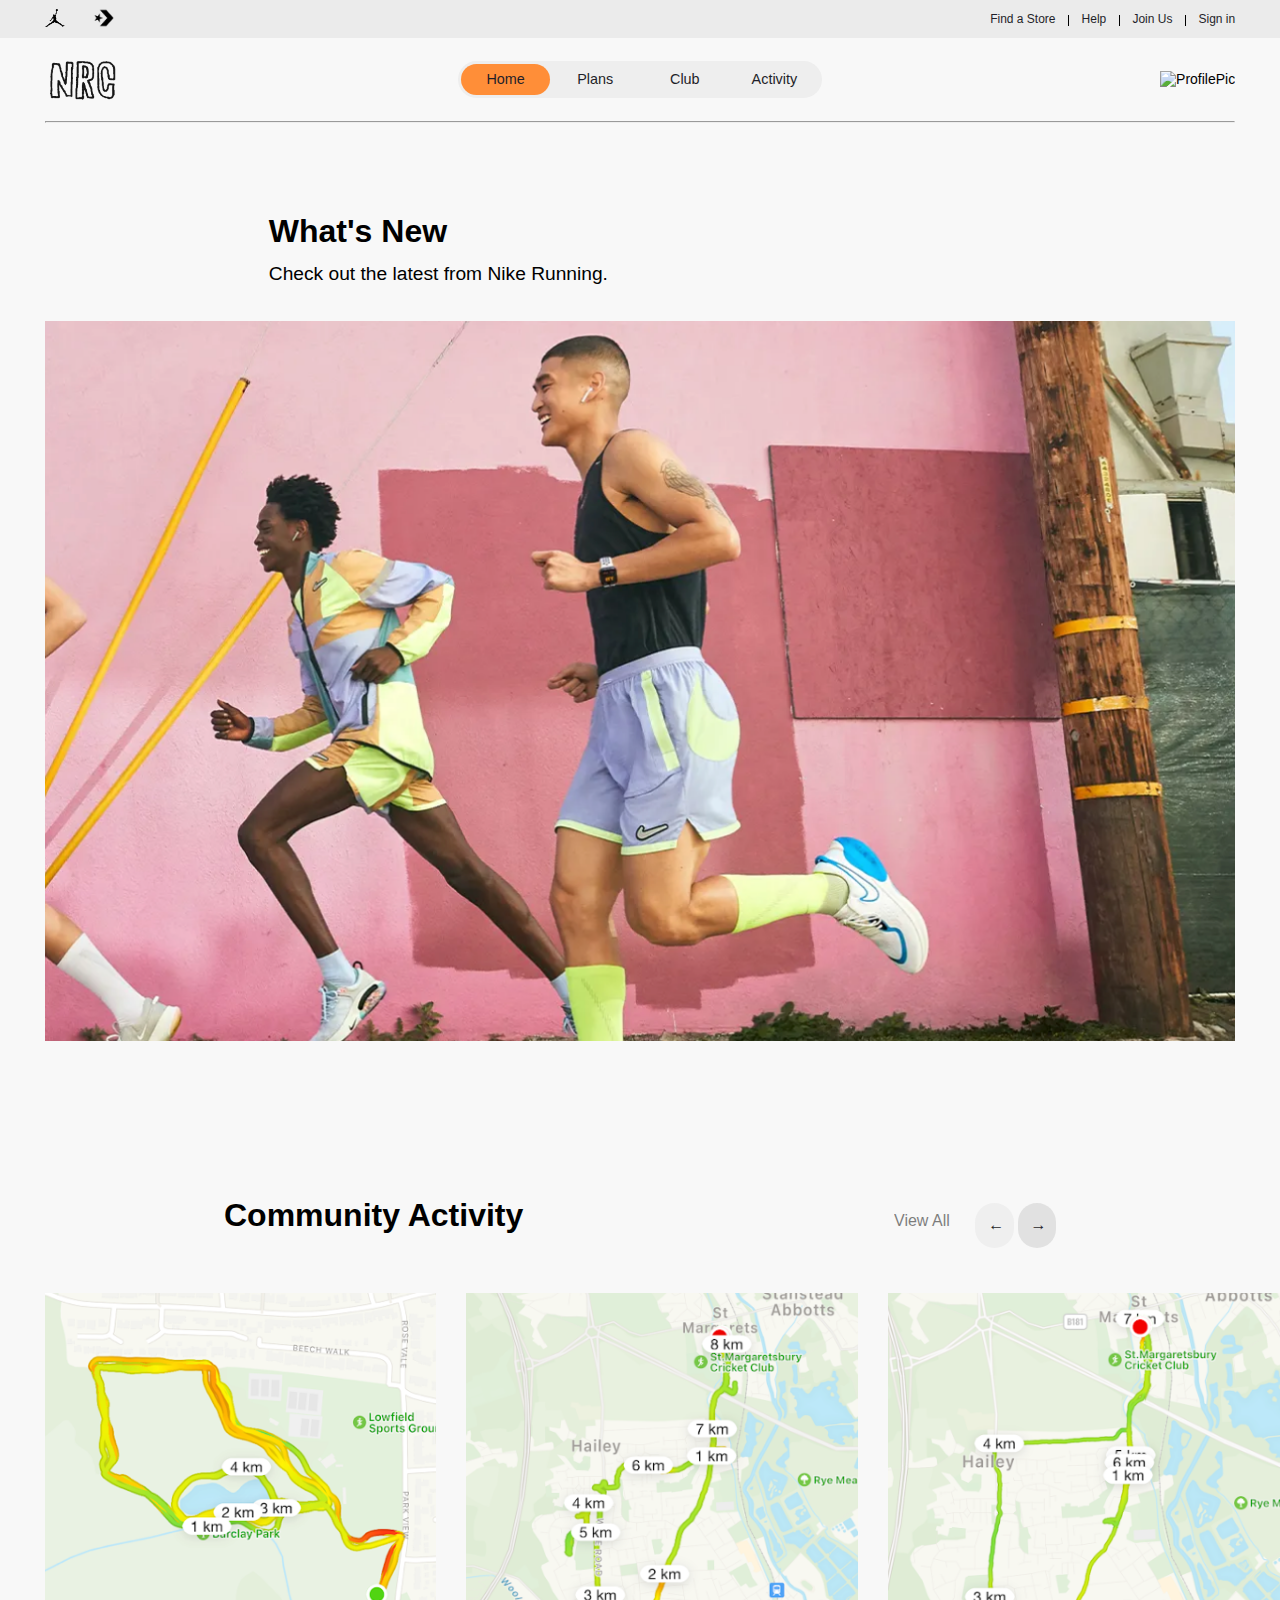
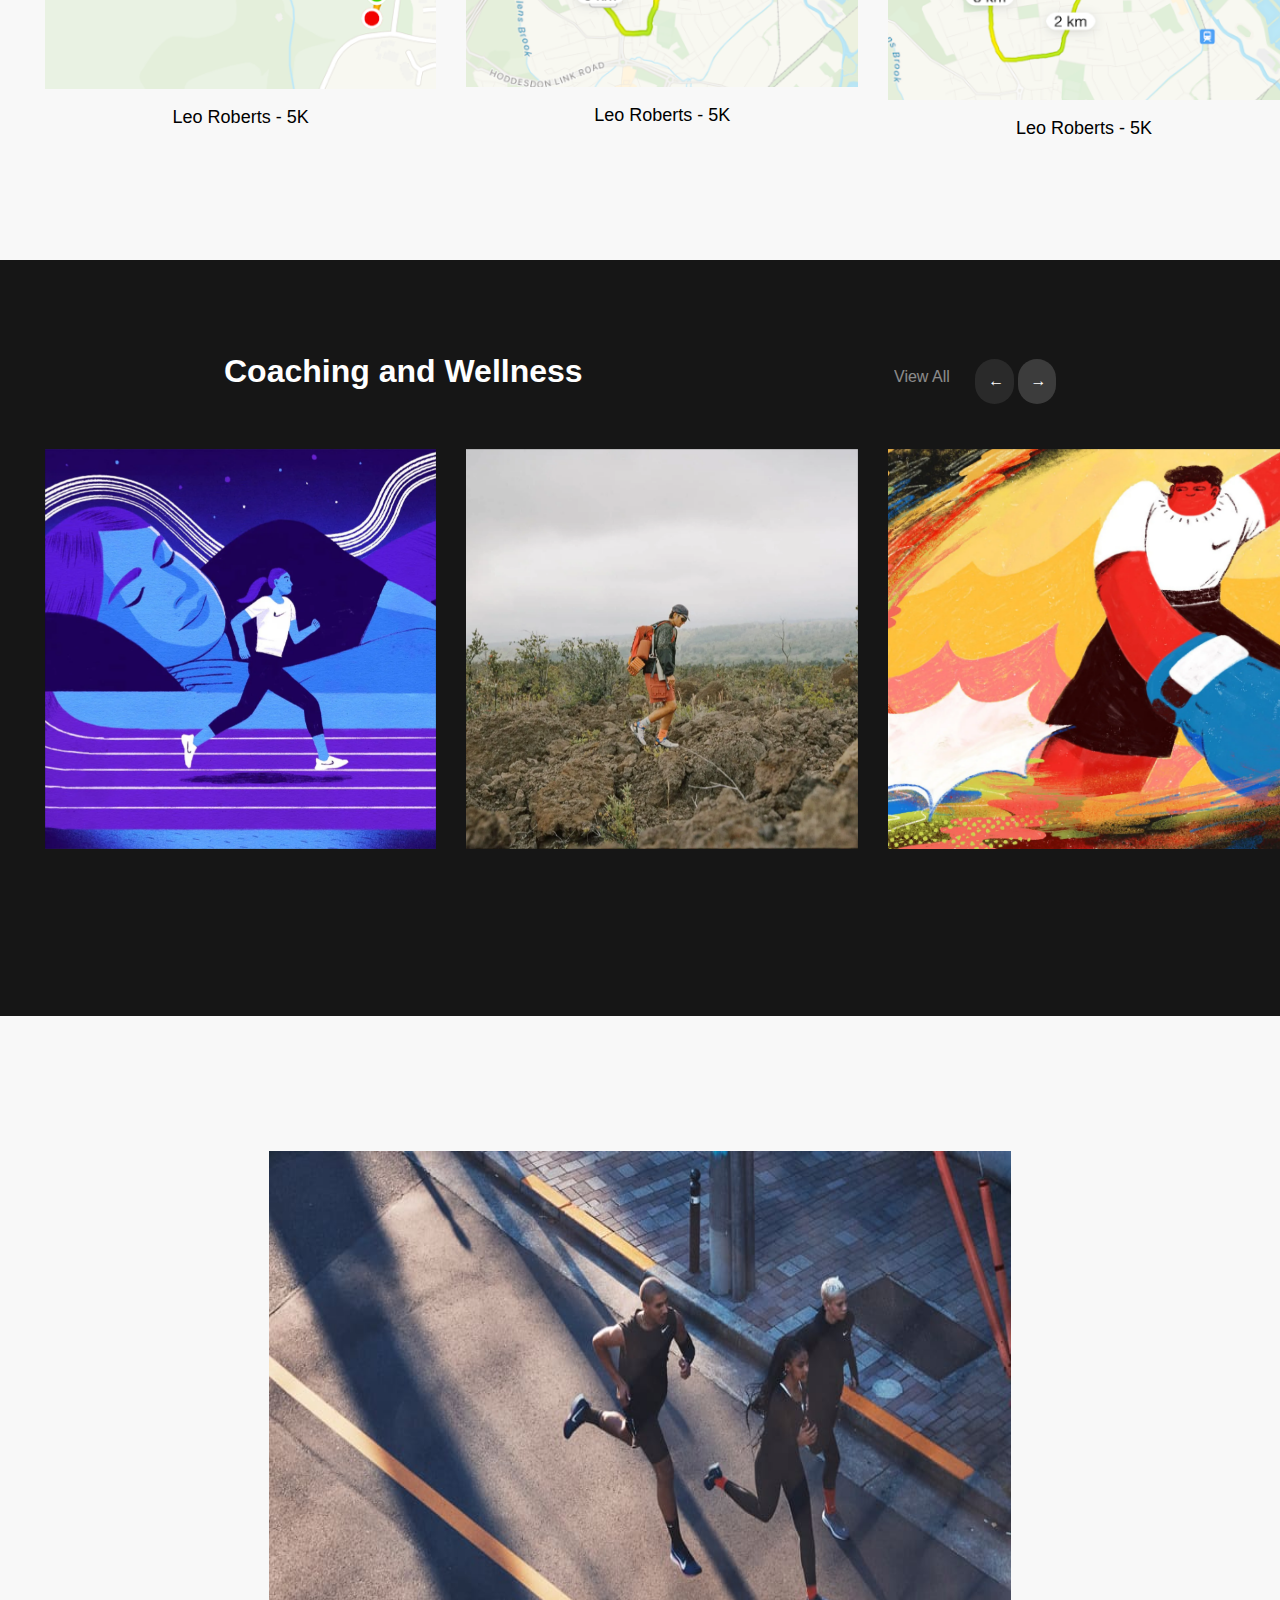
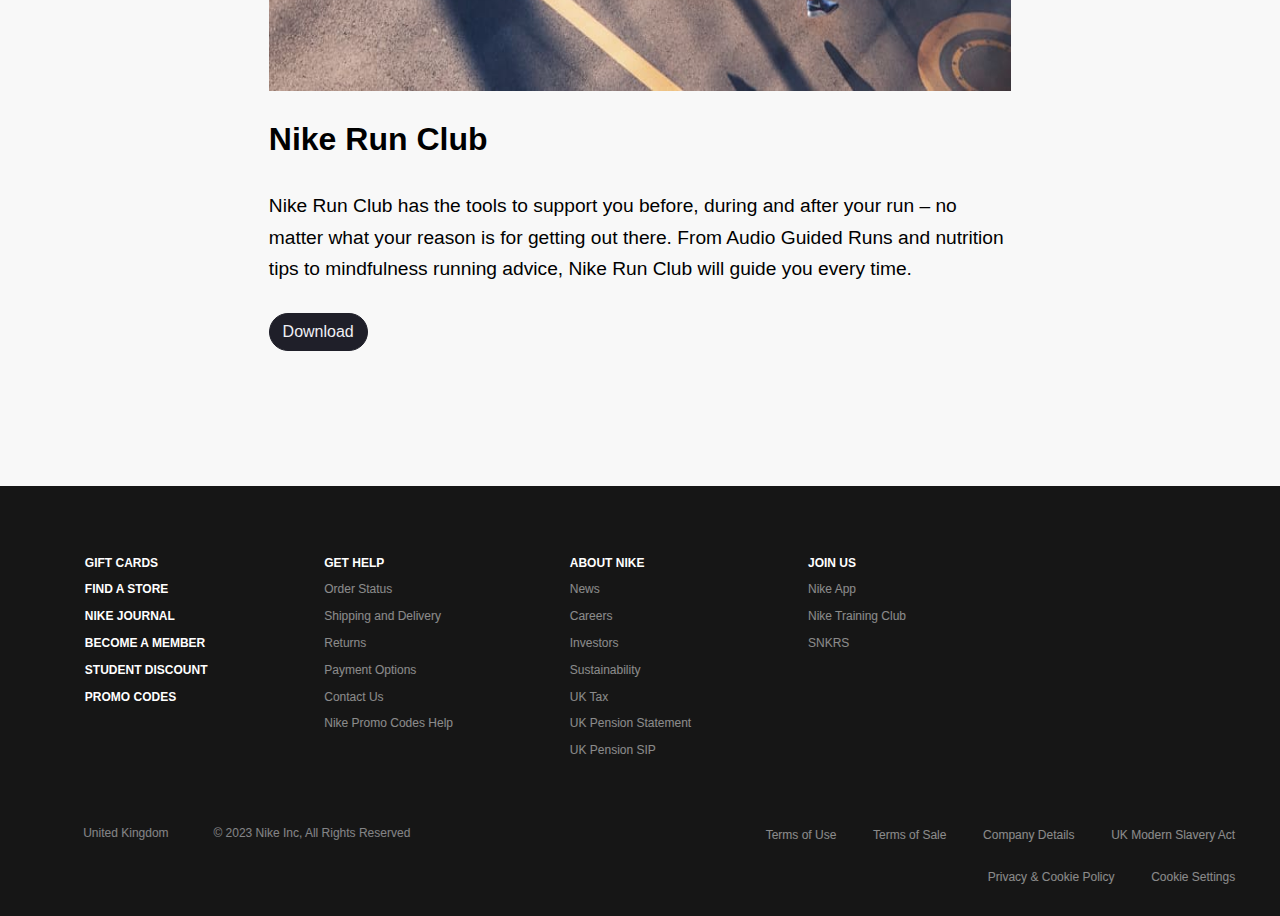
==== index.html @ 1636d981 "images and extra text" ====
<!DOCTYPE html>
<html lang="en">

<head>
  <meta charset="UTF-8" />
  <meta http-equiv="X-UA-Compatible" content="IE=edge" />
  <meta name="viewport" content="width=device-width, initial-scale=1.0" />
  <title>NRC</title>
  <!--SWIPER-->
  <link rel="stylesheet" href="https://cdn.jsdelivr.net/npm/swiper@9/swiper-bundle.min.css" />
  <link rel="stylesheet" href="style.css" />
  <link rel="icon" type="image/png" href="/Images/swoosh.jpeg" />
  <link href="https://fonts.cdnfonts.com/css/futura-pt" rel="stylesheet">
  <style>
    body {
      overflow-x: hidden;
    }
  </style>
</head>

<body class="body">
  <!--VERY TOP BAR------------------------------->
  <section class="nikeNav">
    <span class="topLogos">
      <a href="https://www.nike.com/gb/jordan"><img class="jordCon" src="Images/jordanJumpman.png" alt="Jordan" /></a> 
      <a href="https://www.converse.com/gb"><img class="jordCon conLeft" src="Images/converse.png" alt="Converse" /></a> 
    </span>
    <ul class="nikeNavList">
      <a class="topLinks" href="https://www.nike.com/gb/retail"><li>Find a Store</li></a>
      <hr class="hr1" />
      <a class="topLinks" href="https://www.nike.com/gb/help"><li>Help</li></a>
      <hr class="hr1" />
      <a class="topLinks" href="https://www.nike.com/gb/membership"><li>Join Us</li></a>
      <hr class="hr1" />
      <a class="topLinks" href="https://accounts.nike.com/lookup?client_id=4fd2d5e7db76e0f85a6bb56721bd51df&redirect_uri=https://www.nike.com/auth/login&response_type=code&scope=openid%20nike.digital%20profile%20email%20phone%20flow%20country&state=e9e12141063e4f27853cc35dc41969b0&code_challenge=bNxYoQGjSrFiPA5Y9u_S4s_GWmfU_3yEQnSY3MFP9Jw&code_challenge_method=S256"><li>Sign in</li></a>
    </ul>
  </section>

  <!--NAV BAR------------------------------------->
  <section class="mainNavBar">
    <nav class="nikeLogoSizing">
      <a href="index.html"><img class="nikeLogo" src="Images/NRC 1 1.png" alt="NIKE LOGO" /></a>
    </nav>
    <span class="navBtns">
      <a href="index.html">
        <nav class="navBtnsStyle curvedEdgeLeft green homeBtn">
          <p>Home</p>
        </nav>
      </a>
      <a href="indexPlans.html">
        <nav class="navBtnsStyle plansBtn">
          <p>Plans</p>
        </nav>
      </a>
      <a href="indexClub.html">
        <nav class="navBtnsStyle clubBtn">
          <p>Club</p>
        </nav>
      </a>
      <a href="indexActivity.html">
        <nav class="navBtnsStyle curvedEdgeRight activityBtn">
          <p>Activity</p>
        </nav>
      </a>
    </span>
    <nav class="pfpSizing">
      <img class="pfp show-modal-three" style="cursor: pointer" src="Images/pfp.png" alt="ProfilePic" />
    </nav>
    <div class="modalThree hidden">
      <button class="close-modal-three">&times;</button>
      <img class="pfp show-modal-three pfpModalImg" style="cursor: pointer" src="Images/pfp.png" alt="ProfilePic" />
      <h2>LEO ROBERTS</h2>
      <hr class="divider" />
      <span class="friends">
        <span class="friends-titles">
          <p>FRIENDS</p>
          <input type="text" placeholder="Add friends" />
        </span>
        <span class="friend-list">
          <span>
            <img class="pfp show-modal-three" style="cursor: pointer" src="Images/pfp.png" alt="ProfilePic" />
            <p>Friend1</p>
          </span>
          <span>
            <img class="pfp show-modal-three" style="cursor: pointer" src="Images/pfp.png" alt="ProfilePic" />
            <p>Friend1</p>
          </span>
          <span>
            <img class="pfp show-modal-three" style="cursor: pointer" src="Images/pfp.png" alt="ProfilePic" />
            <p>Friend1</p>
          </span>
          <span>
            <img class="pfp show-modal-three" style="cursor: pointer" src="Images/pfp.png" alt="ProfilePic" />
            <p>Friend1</p>
          </span>
          <span>
            <img class="pfp show-modal-three" style="cursor: pointer" src="Images/pfp.png" alt="ProfilePic" />
            <p>Friend1</p>
          </span>
          <span>
            <img class="pfp show-modal-three" style="cursor: pointer" src="Images/pfp.png" alt="ProfilePic" />
            <p>Friend1</p>
          </span>
        </span>
      </span>
    </div>
  </section>

  <div class="hiddenSpace nav--hidden"></div>

  <div id="mainPadding">
    <hr class="hr2" />

    <!--FRONT PAGE-------------------------------->
    <section>
      <header>
        <div>
          <h1>What's New</h1>
          <p class="subHead" style="padding-bottom: 1vw">
            Check out the latest from Nike Running.
          </p>
        </div>
      </header>
      <div class="mySwiper3">
        <div class="swiper-wrapper">
          <div class="swiper-slide">
            <img class="heroImage" src="./Images/hero4.png" alt="HeroImage" />
          </div>
          <div class="swiper-slide">
            <img class="heroImage" src="./Images/hero3.png" alt="HeroImage" />
          </div>
          <div class="swiper-slide">
            <img class="heroImage" src="./Images/hero2.png" alt="HeroImage" />
          </div>
          <div class="swiper-slide">
            <img class="heroImage" src="./Images/hero1.png" alt="HeroImage" />
          </div>
        </div>
      </div>
      <div class="scrollBar"></div>
    </section>
  </div>
  <!--PADDING END-->
  <!--COMMUNITY SECTION--------------------------->
  <section>
    <div class="scroll">
      <h2>Community Activity</h2>
      <span class="viewScrollSection">
        <p class="viewAll show-modal-Four" style="cursor: pointer">
          View All
        </p>
        <span>
          <button class="scrollBtn backBtn">←</button>
          <button class="scrollBtn activeBtn">→</button>
        </span>
      </span>
    </div>

    <div class="modalFour hidden">
      <button class="close-modal-Four">&times;</button>
      <h2>Community Activity</h2>
      <span class="map-row">
        <div class="modal-maps">
          <img class="modal-map-pic" src="Images/map1.png" alt="coachingPic" />
          <p class="map-text">Leo Roberts - 5K</p>
        </div>
        <div class="modal-maps">
          <img class="modal-map-pic" src="Images/map1.png" alt="coachingPic" />
          <p class="map-text">Leo Roberts - 5K</p>
        </div>
        <div class="modal-maps">
          <img class="modal-map-pic" src="Images/map1.png" alt="coachingPic" />
          <p class="map-text">Leo Roberts - 5K</p>
        </div>
      </span>
      <span class="map-row">
        <div class="modal-maps">
          <img class="modal-map-pic" src="Images/map1.png" alt="coachingPic" />
          <p class="map-text">Leo Roberts - 5K</p>
        </div>
        <div class="modal-maps">
          <img class="modal-map-pic" src="Images/map1.png" alt="coachingPic" />
          <p class="map-text">Leo Roberts - 5K</p>
        </div>
        <div class="modal-maps">
          <img class="modal-map-pic" src="Images/map1.png" alt="coachingPic" />
          <p class="map-text">Leo Roberts - 5K</p>
        </div>
      </span>
      <span class="map-row">
        <div class="modal-maps">
          <img class="modal-map-pic" src="Images/map1.png" alt="coachingPic" />
          <p class="map-text">Leo Roberts - 5K</p>
        </div>
        <div class="modal-maps">
          <img class="modal-map-pic" src="Images/map1.png" alt="coachingPic" />
          <p class="map-text">Leo Roberts - 5K</p>
        </div>
        <div class="modal-maps">
          <img class="modal-map-pic" src="Images/map1.png" alt="coachingPic" />
          <p class="map-text">Leo Roberts - 5K</p>
        </div>
      </span>
      <span class="map-row">
        <div class="modal-maps">
          <img class="modal-map-pic" src="Images/map1.png" alt="coachingPic" />
          <p class="map-text">Leo Roberts - 5K</p>
        </div>
        <div class="modal-maps">
          <img class="modal-map-pic" src="Images/map1.png" alt="coachingPic" />
          <p class="map-text">Leo Roberts - 5K</p>
        </div>
        <div class="modal-maps">
          <img class="modal-map-pic" src="Images/map1.png" alt="coachingPic" />
          <p class="map-text">Leo Roberts - 5K</p>
        </div>
      </span>
    </div>

    <div class="scrollSection">
      <!--Scroll section-->
      <div class="swiper mySwiper2">
        <div class="swiper-wrapper">
          <div class="swiper-slide scrollPic comBox">
            <img src="Images/map1.png" alt="coachingPic" />
            <p>Leo Roberts - 5K</p>
          </div>
          <div class="swiper-slide scrollPic comBox">
            <img src="Images/map6.png" alt="coachingPic" />
            <p>Leo Roberts - 5K</p>
          </div>
          <div class="swiper-slide scrollPic comBox">
            <img src="Images/map3.png" alt="coachingPic" />
            <p>Leo Roberts - 5K</p>
          </div>
          <div class="swiper-slide scrollPic comBox">
            <img src="Images/map4.png" alt="coachingPic" />
            <p>Leo Roberts - 5K</p>
          </div>
          <div class="swiper-slide scrollPic comBox">
            <img src="Images/map6.png" alt="coachingPic" />
            <p>Leo Roberts - 5K</p>
          </div>
          <div class="swiper-slide scrollPic comBox">
            <img src="Images/map5.png" alt="coachingPic" />
            <p>Leo Roberts - 5K</p>
          </div>
        </div>
      </div>
    </div>
  </section>

  <!--COACHING AND WELLNESS SECTION------------------------->

  <section>
    <div class="scroll coachSec">
      <h2 class="coachWhite">Coaching and Wellness</h2>
      <span class="viewScrollSection">
        <a href="https://www.nike.com/gb/ntc-app/expert-tips?#content-grid-f44c1f65-daa1-4990-ac25-368b4079e1ba">
          <p class="viewAll coachWhite">View All</p>
        </a>
        <span>
          <button class="scrollBtn btnReverse">←</button>
          <button class="scrollBtn activeBtnReverse">→</button>
        </span>
      </span>
    </div>
    <div class="coachBack">
      <!--Scroll section-->
      <div class="swiper mySwiper">
        <div class="swiper-wrapper">
          <a href="https://www.nike.com/gb/a/why-is-sleep-important" class="swiper-slide scrollPic">
            <img src="Images/wellness5.png" alt="coachingPic" />
          </a>
          <a href="https://www.nike.com/gb/a/what-is-rucking" class="swiper-slide scrollPic">
            <img src="Images/wellness2.png" alt="coachingPic" />
          </a>
          <a href="https://www.nike.com/gb/a/how-to-break-through-mental-blocks" class="swiper-slide scrollPic">
            <img src="Images/wellness1.png" alt="coachingPic" />
          </a>
          <a href="https://www.nike.com/gb/a/rest-day-workout" class="swiper-slide scrollPic">
            <img src="Images/wellness3.png" alt="coachingPic" />
          </a>
          <a href="https://www.nike.com/gb/a/delayed-onset-muscle-soreness" class="swiper-slide scrollPic">
            <img src="Images/wellness4.png" alt="coachingPic" />
          </a>
          <a href="https://www.nike.com/gb/a/how-many-rest-days-a-week" class="swiper-slide scrollPic">
            <img src="Images/wellness6.png" alt="coachingPic" />
          </a>
        </div>
      </div>
    </div>
  </section>

  <div id="mainPadding">
    <!--PADDING START AGAIN-->
    <!--BOTTOM SECTION----------------------------->

    <section class="bottom-link-section">
      <img class="bottomImage" src="./Images/hero5.png" alt="bottomImage" />
      <h2>Nike Run Club</h2>
      <p class="bottomText">
        Nike Run Club has the tools to support you before, during and after your run – no matter what your reason is for getting out there. From Audio Guided Runs and nutrition tips to mindfulness running advice, Nike Run Club will guide you every time.
      </p>
      <button href="">Download</button>
    </section>
  </div>
  <!--PADDING END-->
  <div class="overlay hidden"></div>
  <!--FOOTER---------------------------------->
  <footer>
    <div class="footer-lists">
      <ul>
        <a href="https://www.nike.com/gb/gift-cards">
          <li class="footerTitle">GIFT CARDS</li>
        </a>
        <a href="https://www.nike.com/gb/retail/">
          <li class="footerTitle">FIND A STORE</li>
        </a>
        <a href="https://www.nike.com/gb/stories">
          <li class="footerTitle">NIKE JOURNAL</li>
        </a>
        <a href="https://www.nike.com/gb/membership">
          <li class="footerTitle">BECOME A MEMBER</li>
        </a>
        <a href="https://www.nike.com/gb/student-discount">
          <li class="footerTitle">STUDENT DISCOUNT</li>
        </a>
        <a href="https://www.nike.com/gb/promo-code">
          <li class="footerTitle">PROMO CODES</li>
        </a>
      </ul>
      <ul>
        <a href="https://www.nike.com/gb/help">
          <li class="footerTitle">GET HELP</li>
        </a>
        <a href="https://www.nike.com/gb/orders/details">
          <li class="footerBody">Order Status</li>
        </a>
        <a href="https://www.nike.com/gb/help/a/shipping-delivery-eu">
          <li class="footerBody">Shipping and Delivery</li>
        </a>
        <a href="https://www.nike.com/gb/help/a/returns-policy-eu">
          <li class="footerBody">Returns</li>
        </a>
        <a href="https://www.nike.com/gb/help/a/payment-options-eu">
          <li class="footerBody">Payment Options</li>
        </a>
        <a href="https://www.nike.com/gb/help/#contact">
          <li class="footerBody">Contact Us</li>
        </a>
        <a href="https://www.nike.com/gb/help/a/promo-apply-eu">
          <li class="footerBody">Nike Promo Codes Help</li>
        </a>
      </ul>

      <ul>
        <a href="https://about.nike.com/en">
          <li class="footerTitle">ABOUT NIKE</li>
        </a>
        <a href="https://about.nike.com/en/newsroom">
          <li class="footerBody">News</li>
        </a>
        <a href="https://jobs.nike.com">
          <li class="footerBody">Careers</li>
        </a>
        <a href="https://investors.nike.com/Home/default.aspx">
          <li class="footerBody">Investors</li>
        </a>
        <a href="https://www.nike.com/gb/sustainability">
          <li class="footerBody">Sustainability</li>
        </a>
        <a href="https://www.nike.com/gb/help/a/uk-tax-strategy"></a>
        <li class="footerBody">UK Tax</li></a>
        <a
          href="https://assets.commerce.nikecloud.com/gethelp/nike+(uk)+benefits/nike+(uk)+limited+retirement+benefits+scheme.pdf"></a>
        <li class="footerBody">UK Pension Statement</li></a>
        <a
          href="https://www.nike.com/pdf/limited-retirement-benefits-scheme-statement-investment-principles-sip-en-gb.pdf">
          <li class="footerBody">UK Pension SIP</li>
        </a>
      </ul>

      <ul>
        <a href="https://www.nike.com/gb/membership">
          <li class="footerTitle">JOIN US</li>
        </a>
        <a href="https://www.nike.com/gb/nike-app">
          <li class="footerBody">Nike App</li>
        </a>
        <a href="https://www.nike.com/gb/ntc-app">
          <li class="footerBody">Nike Training Club</li>
        </a>
        <a href="https://www.nike.com/gb/launch"></a>
        <li class="footerBody">SNKRS</li></a>
      </ul>
    </div>

    <div class="footerBottom">
      <div class="footerBottomLeft">
        <p>United Kingdom</p>
        <p>© 2023 Nike Inc, All Rights Reserved</p>
      </div>

      <div class="footerBottomRight">
        <span>
          <a
            href="https://agreementservice.svs.nike.com/gb/en_gb/rest/agreement?agreementType=termsOfUse&uxId=com.nike&country=GB&language=en&requestType=redirect">
            <p class="lesserInfo">Terms of Use </p>
          </a> &nbsp;&nbsp;&nbsp;&nbsp;&nbsp;&nbsp;&nbsp;&nbsp;
          &nbsp;&nbsp;
          <a href="https://www.nike.com/gb/nike-app">
            <p class="lesserInfo">Terms of Sale </p>
          </a> &nbsp;&nbsp;&nbsp;&nbsp;&nbsp;&nbsp;&nbsp;&nbsp;
          &nbsp;&nbsp;
          <a href="https://www.nike.com/gb/nike-app">
            <p class="lesserInfo">Company Details </p>
          </a> &nbsp;&nbsp;&nbsp;&nbsp;&nbsp;&nbsp;&nbsp;&nbsp;
          &nbsp;&nbsp;
          <a href="https://www.nike.com/gb/nike-app">
            <p class="lesserInfo">UK Modern Slavery Act </p>
          </a>
        </span>

        <span>
          <a href="https://www.nike.com/gb/nike-app">
            <p class="lesserInfo">Privacy & Cookie Policy </p>
          </a>
          &nbsp;&nbsp;&nbsp;&nbsp;&nbsp;&nbsp;&nbsp;&nbsp;
          &nbsp;&nbsp;

          <a href="https://www.nike.com/gb/nike-app">
            <p class="lesserInfo">Cookie Settings </p>
          </a>
        </span>

      </div>
    </div>
  </footer>
  <script src="https://cdn.jsdelivr.net/npm/swiper@9/swiper-bundle.min.js"></script>
  <script src="script.js"></script>
  <script src="modals.js"></script>
</body>

</html>
---- style.css ----
html,
body {
  margin: 0px;
  padding: 0px;
  font-family: "HelveticaNeue-Light", "Helvetica Neue Light", "Helvetica Neue",
    "Poppins", Helvetica, Arial, "Lucida Grande", sans-serif;
  background-color: #f8f8f8;
}

a:link {
  text-decoration: none;
  color: #1f1f29;
}

a:visited {
  text-decoration: none;
  color: #1f1f29;
}

a:hover {
  text-decoration: none;
}

a:active {
  text-decoration: none;
}

.nikeNav {
  background-color: #ebebeb;
  display: flex;
  justify-content: space-between;
  padding-left: 3.5vw;
  padding-right: 3.5vw;
  align-items: center;
}

.nikeNavList {
  display: flex;
  gap: 1vw;
  list-style: none;
  font-size: 0.75rem;
}

.topLinks:hover {
  opacity: 40%;
}

.jordCon:hover {
  opacity: 40%;
}

.jordCon {
  height: 20px;
}

.conLeft {
  padding-left: 2vw;
}

.hr1 {
  margin: 0px;
  margin-top: 3px;
  border: none;
  width: 0.5px;
  background-color: black;
}

/*--------------------------------------NAVBAR*/

.mainNavBar {
  display: flex;
  justify-content: space-between;
  align-items: center;
  padding-top: 2.5vh;
  padding-bottom: 2.5vh;
  padding-left: 3.5vw;
  padding-right: 3.5vw;
}

.navbar2 {
  height: 3vh;
  position: fixed;
  background-color: #f8f8f8;
  width: 92vw;
  z-index: 100;
  top: 0px;
}

#mainPadding {
  padding-left: 3.5vw;
  padding-right: 3.5vw;
}

.navBtns {
  display: flex;
  gap: 0px;
  font-size: 0.9rem;
  flex: 0.5;
  background-color: #dedede63;
  padding:0.25vw;
  border-radius: 80px;
}

.navBtnsStyle {
  display: flex;
  gap: 50px;
border-radius: 80px;
  width: 7vw;
  height: 3.5vh;
  margin: 0px;
  align-items: center;
  justify-content: center;
  cursor: pointer;
}
/* 
.curvedEdgeLeft {
  border-top-left-radius: 80px;
  border-bottom-left-radius: 80px;
}

.curvedEdgeRight {
  border-top-right-radius: 80px;
  border-bottom-right-radius: 80px;
} */

.nikeLogoSizing {
  flex: 1;
  height: 4vh;
}

.nikeLogo {
  height: 5vh;
}

.pfp {
  height: 5vh;
}

.pfpSizing {
  flex: 1;
  text-align: end;
}

.hr2 {
  margin: 0px;
}

.navBtnsStyle:hover {
  background-color:  rgba(255, 138, 49, 0.965);
}

.nav--hidden {
  position: absolute !important;
  top: -999px !important;
  left: -999px !important;
}

.hiddenSpace {
  height: 10.5vh;
}

/*--------------------------------------FRONTPAGE*/

header {
  display: flex;
  justify-content: space-between;
  align-items: baseline;
  margin-top: 10vh;
  padding-left: 17.5vw;
  padding-right: 17.5vw;
}

h1 {
  margin: 0px;
  padding-bottom: 1.5vh;
  font-size: 2rem;
}

.subHead {
  margin: 0px;
  font-size: 1.2rem;
}

.viewAll {
  opacity: 50%;
  font-size: 1rem;
}

.heroImage {
  height: 80vh;
  margin-top: 5vh;
  width: 100%;
  object-fit: cover;
}

.scrollBar {
  display: flex;
  justify-content: center;
  gap: 2vw;
  padding-top: 1.5vh;
  padding-bottom: 10vh;
}

.scrollIndicators {
  width: 5vw;
  height: 0.75vh;
  background-color: rgb(240, 240, 240);
  border-radius: 100px;
}

.green {
  background-color:  rgba(255, 138, 49, 0.965);
}

/*--------------------------------------COMMUNITY*/

h2 {
  margin: 0px;
  padding-bottom: 1.5vh;
  font-size: 2rem;
}

.scroll {
  display: flex;
  justify-content: space-between;
  align-items: baseline;
  padding-left: 17.5vw;
  padding-right: 17.5vw;
}

.scrollSection {
  display: flex;
  margin-top: 5vh;
  margin-bottom: 10vh;
  gap: 3vw;
  margin-left: 3.5vw;
}

.nameDistance {
  line-height: 1vh;
}

.innerScroll {
  display: flex;
  flex-direction: column;
  height: fit-content;
}

.innerCommunitySub {
  display: flex;
  padding-top: 1.5vh;
  gap: 2vw;
  align-items: center;
}

.scrollPic {
  height: 400px;
  width: 400px;
}

.viewScrollSection {
  display: flex;
  gap: 2vw;
  align-items: center;
}

.scrollBtn {
  background-color: #efefef;
  border: none;
  border-radius: 100px;
  height: 5vh;
  width: 3vw;
  font-size: 1rem;
  color: #1f1f29;
  cursor: pointer;
}

.activeBtn {
  background-color: #e1e1e1;
  color: #1f1f29;
}

/*--------------------------------------COACHSEC*/

.coachSec {
  padding-top: 10vh;
  background-color: rgb(22, 22, 22);
}

.coachBack {
  background-color: rgb(22, 22, 22);
  margin-top: 0;
  padding-top: 5vh;
  margin-bottom: 0px;
  padding-bottom: 10vh;
  margin-bottom: 10vh;
  padding-left: 3.5vw;
}

.coachWhite {
  color: rgb(255, 255, 255);
}

.btnReverse {
  background-color: rgba(56, 56, 56, 0.614);
  color: white;
}

.activeBtnReverse {
  background-color: rgba(84, 84, 84, 0.614);
  color: white;
}

/*--------------------------------------BOTTOMSEC*/

button {
  font-family: "Poppins", sans-serif;
  width: auto;
  font-size: 1rem;
  align-self: center;
  background-color: #1f1f29;
  border: 1px #1f1f29 solid;
  border-radius: 50px;
  padding-left: 1vw;
  padding-right: 1vw;
  padding-top: 1vh;
  padding-bottom: 1vh;
  margin-top: 1vh;
  color: #f0f0f5;
}

.bottom-link-section {
  padding-left: 17.5vw;
  padding-right: 17.5vw;
}

.bottomImage {
  height: 60vh;
  margin-top: 5vh;
  margin-bottom: 3vh;
  width: 100%;
}

.bottomText {
  font-size: 1.2rem;
  line-height: 3.5vh;
}

/*--------------------------------------FOOTER*/

footer {
  margin-top: 15vh;
  background-color: rgb(22, 22, 22);
  font-family: "HelveticaNeue-Light", "Helvetica Neue Light", "Helvetica Neue",
    "Poppins", Helvetica, Arial, "Lucida Grande", sans-serif;
}

.footer-lists {
  padding: 3.5vw;
  display: flex;
  list-style: none;
  font-size: 0.75rem;
  gap: 6vw;
}

.footerTitle {
  font-weight: bold;
  font-size: 1rem;
  opacity: 100%;
}

.footerBody {
  opacity: 50%;
  color: white;
}

.footerBody:hover {
  opacity: 100%;
}

footer ul {
  list-style-type: none;
  color: #f0f0f5;
}

footer li {
  padding-top: 1vw;
}

.footerBottomLeft {
  display: flex;
  gap: 3.5vw;
  padding-left: 3.5vw;
  color: #f0f0f5;
  font-size: 0.75rem;
  opacity: 50%;
  flex: 1;
}

.footerBottomRight {
  display: flex;
  flex-direction: column;
  padding-right: 3.5vw;
  color: #f0f0f5;
  font-size: 0.75rem;
  opacity: 50%;
  flex: 1;
  line-height: 2vh;
  padding-bottom: 2vh;
  align-items: flex-end;
}

.lesserInfo {
  color: white;
}
.lesserInfo:hover {
  color: #858585;
}

.footerBottomRight span {
  display: flex;
  
}

.footerBottom {
  display: flex;
  padding-left: 3vw;
}

.footerTitle{
  color: white;
  font-size: 0.75rem;
}


/*--------------------------------------SWIPER*/

html,
body {
  position: relative;
  height: 100%;
}

body {
  background: #f8f8f8;
  font-family: Helvetica Neue, Helvetica, Arial, sans-serif;
  font-size: 14px;
  color: #000;
  margin: 0;
  padding: 0;
}

.swiper {
  width: 100%;
  height: 53vh;
}

.swiper-slide {
  text-align: center;
  font-size: 18px;
  background: #f8f8f8;
  display: flex;
  justify-content: center;
  align-items: center;
}

.swiper-slide img {
  display: block;
  width: 100%;
  height: 100%;
  object-fit: cover;
}

.swiper {
  margin-left: auto;
  margin-right: auto;
}

.comBox {
  flex-direction: column;
  height: 50vh;
}

.mySwiper3 {
  height: 80vh;
  padding-bottom: 8vh;
}

/*---------MODAL----------*/

.close-modal,
.close-modal-two,
.close-modal-three,
.close-modal-Four {
  position: absolute;
  top: 0vh;
  right: 1.5vw;
  font-size: 4rem;
  color: #333;
  cursor: pointer;
  border: none;
  background: none;
}

/* -------------------------- */
/* CLASSES TO MAKE MODAL WORK */
.hidden {
  display: none;
}

.modal,
.modalTwo,
.modalThree,
.modalFour {
  position: absolute;
  top: 50%;
  left: 50%;
  transform: translate(-50%, -50%);
  width: 60%;
  max-height: 50vh;
  background-color: #f8f8f8;
  padding: 6rem;
  border-radius: 5px;
  box-shadow: 0 3rem 5rem rgba(0, 0, 0, 0.3);
  z-index: 10;
  position: fixed;
  overflow: scroll;
  overflow-x: hidden;
  border-radius: 40px;
}

.modal::-webkit-scrollbar {
  display: none;
}

.modalTwo::-webkit-scrollbar {
  display: none;
}

.modalThree::-webkit-scrollbar {
  display: none;
}

.modalFour::-webkit-scrollbar {
  display: none;
}


.overlay {
  position: absolute;
  top: 0;
  left: 0;
  width: 100%;
  height: 100%;
  background-color: rgba(0, 0, 0, 0.356);
  backdrop-filter: blur(7px);
  z-index: 5;
  position: fixed;
}

.overflow-lock {
  overflow-y: hidden;
  margin-right: 1vw;
}

/*-------FRIENDS MODAL--------------*/

.modalThree {
  display: flex;
  justify-content: center;
  flex-direction: column;
  align-items: center;
  overflow-y: hidden;
}

.pfpModalImg {
  height: 15vh;
  padding-bottom: 3.5vh;
}

.friends {
  width: 100%;
  padding-top: 3vw;
}

.friend-list {
  display: flex;
  gap: 5vw;
  padding-top: 5vh;
}

.friend-list img {
  height: 9vh;
}

.friend-list span {
  text-align: center;
}

.friends-titles {
  flex-direction: row;
  display: flex;
  justify-content: space-between;
}

.friends-titles input {
  align-self: center;
  border: 1px black solid;
  padding: 0.5vw;
  background-color: #f8f8f8;
  border-radius: 15px;
  padding-left: 0.75vw;
}

.divider {
  height: 0.1vh;
  width: 100%;
  background-color: #1f1f29;
  margin-top: 3vw;
}

.hidden {
  display: none;
}

/*-------COMMUNITY MODAL--------------*/

.map-row {
  display: flex;
gap: 3vw;
}

.modal-maps {
  padding-top: 5vh;
  flex-direction: column;
  display: flex;
  align-items: center;
  font-weight: 400;
  font-size: 1.25rem;
  
}

.modal-map-pic {
  width: 17.5vw;
  border-radius: 15px;


}

.map-text {
  padding: 1vw;
  width: 86%;
  border-radius: 15px;
  background-color: #cbcbcb28;
text-align: center;
}
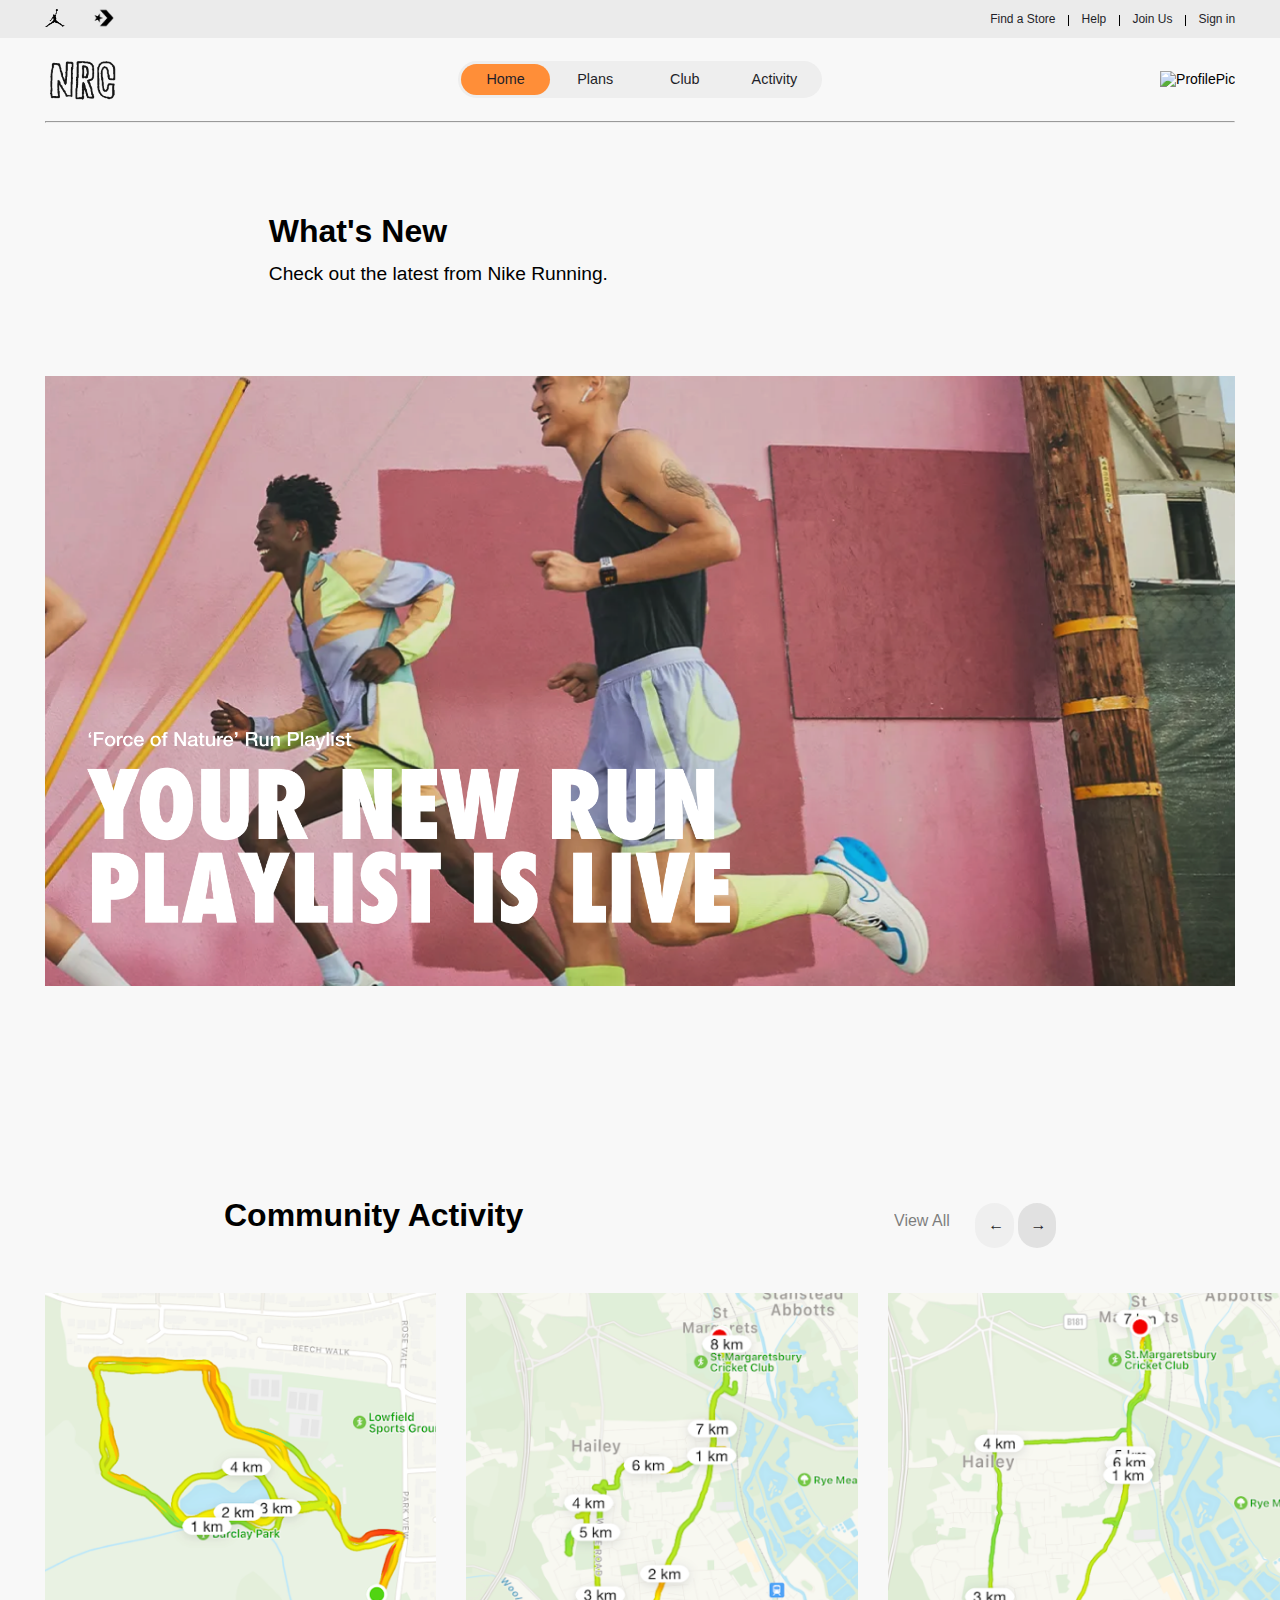
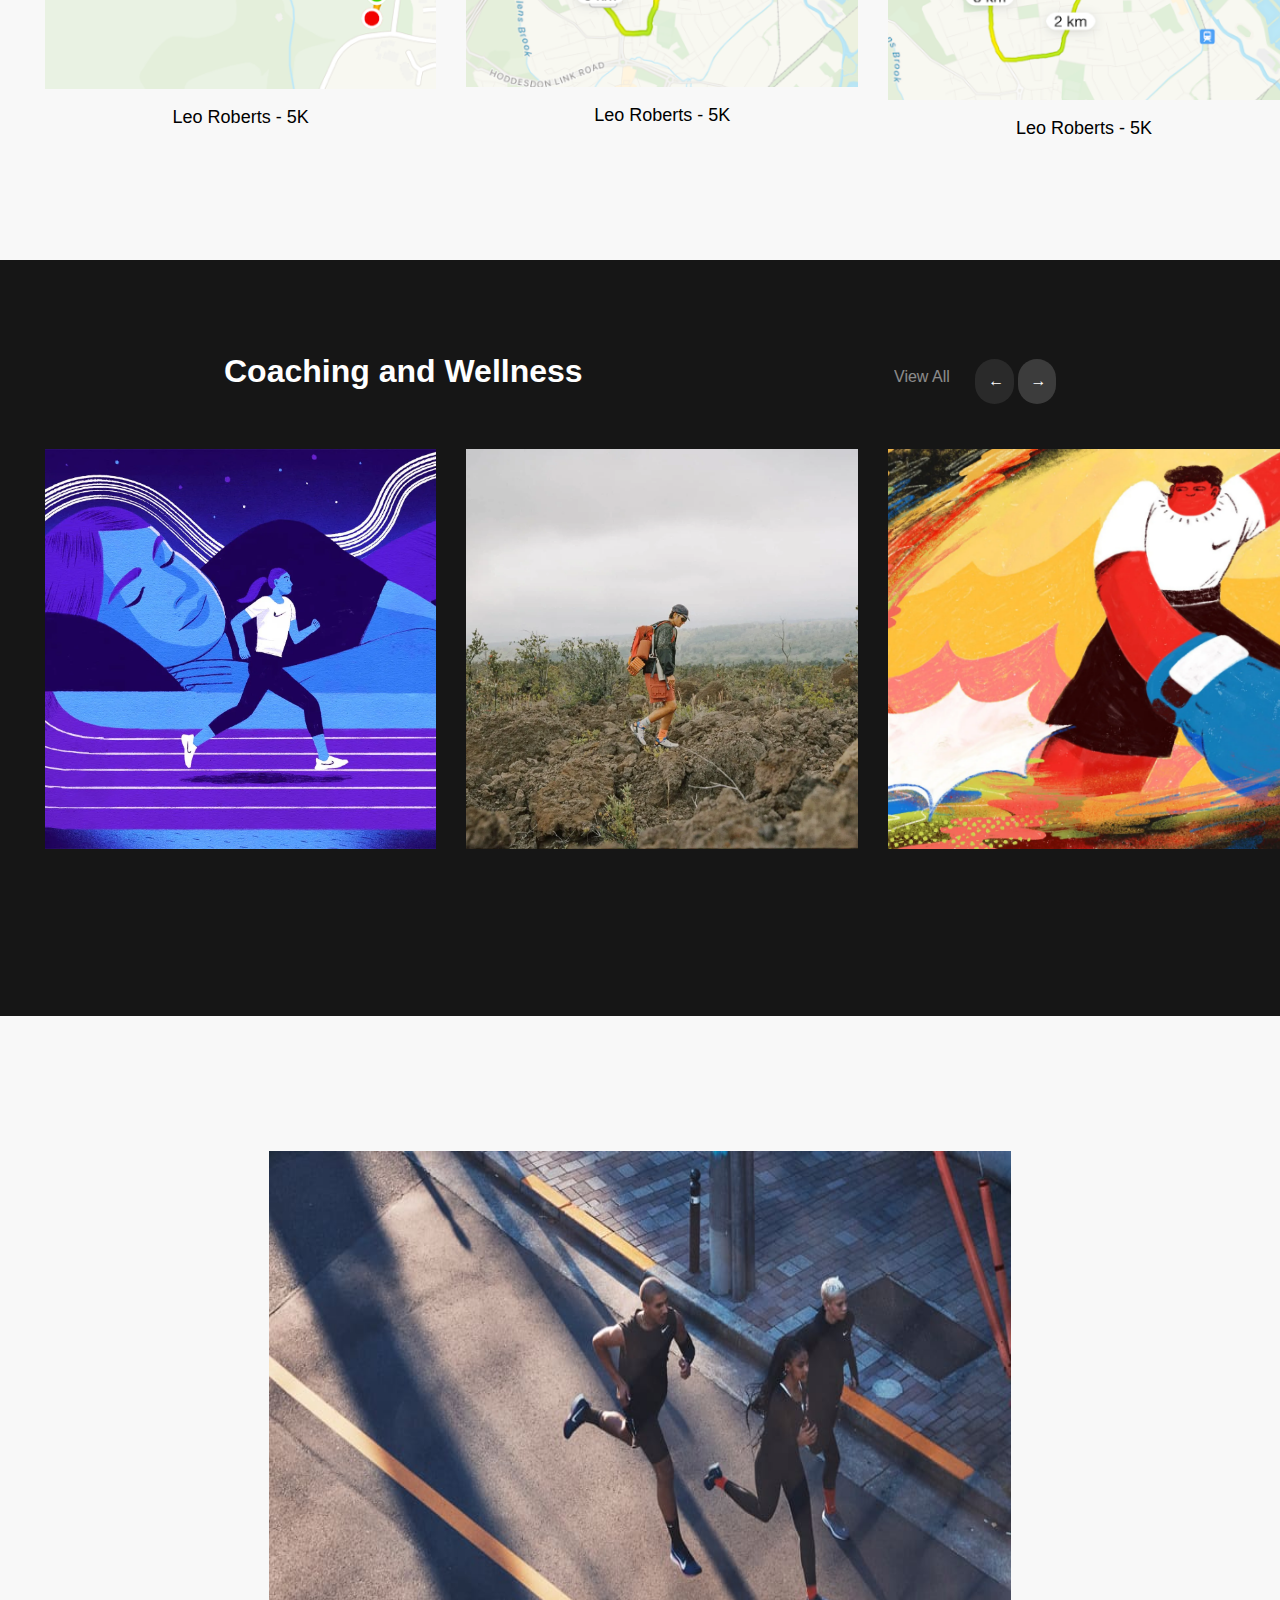
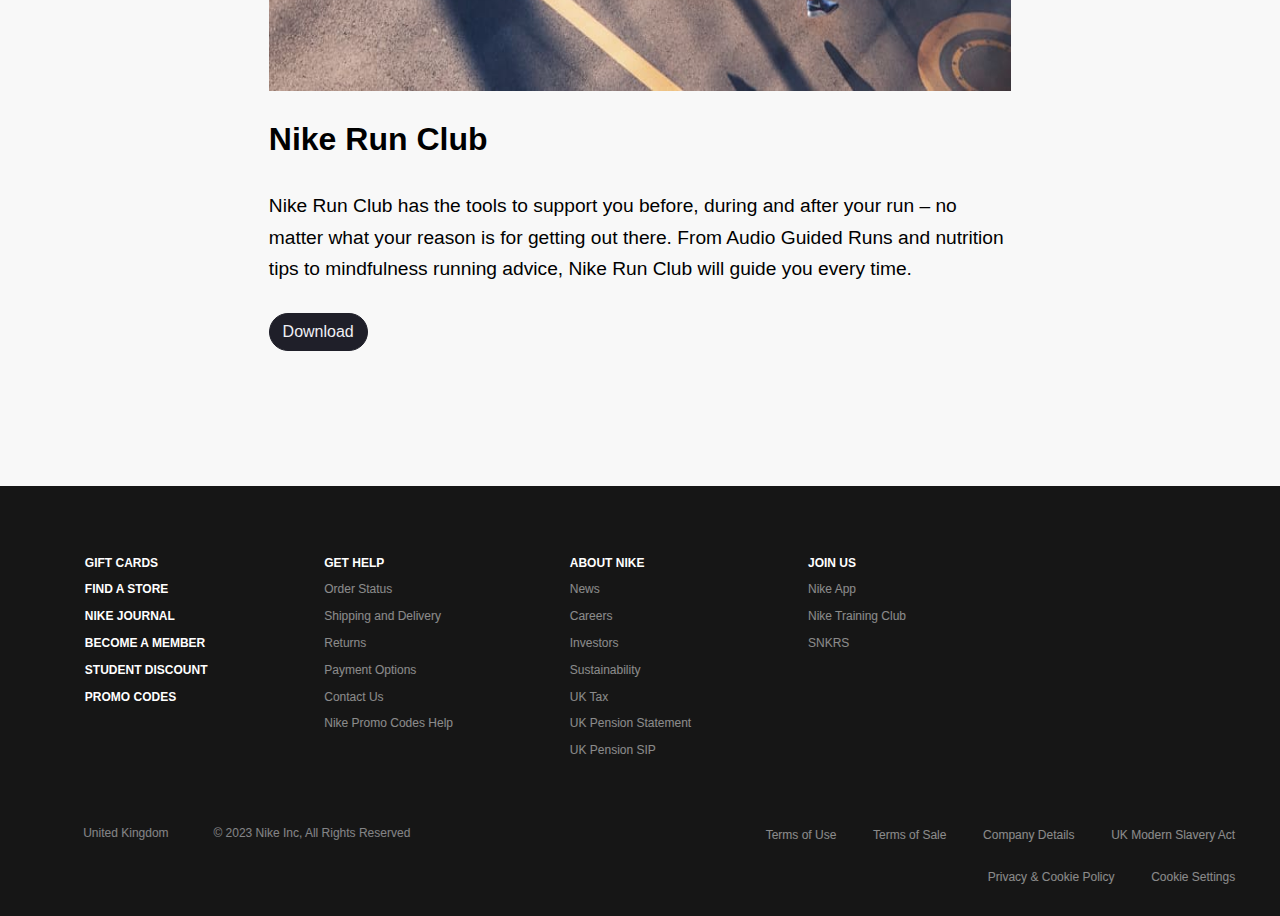
==== commit c32fdc2c: "changes to images + favicon" ====
--- a/index.html
+++ b/index.html
@@ -9,7 +9,7 @@
   <!--SWIPER-->
   <link rel="stylesheet" href="https://cdn.jsdelivr.net/npm/swiper@9/swiper-bundle.min.css" />
   <link rel="stylesheet" href="style.css" />
-  <link rel="icon" type="image/png" href="/Images/swoosh.jpeg" />
+  <link rel="icon" type="image/png" href="/Images/favicon.png" />
   <link href="https://fonts.cdnfonts.com/css/futura-pt" rel="stylesheet">
   <style>
     body {
@@ -124,16 +124,16 @@
       <div class="mySwiper3">
         <div class="swiper-wrapper">
           <div class="swiper-slide">
-            <img class="heroImage" src="./Images/hero4.png" alt="HeroImage" />
+            <a href="https://www.nike.com/nrc-app?wpsrc=Nike.com"><img class="heroImage" src="./Images/hero4.png" alt="HeroImage" /></a>
           </div>
           <div class="swiper-slide">
-            <img class="heroImage" src="./Images/hero3.png" alt="HeroImage" />
+            <a href="https://www.nike.com/nrc-app?wpsrc=Nike.com"><img class="heroImage" src="./Images/hero8.png" alt="HeroImage" /></a>
           </div>
           <div class="swiper-slide">
-            <img class="heroImage" src="./Images/hero2.png" alt="HeroImage" />
+            <a href="https://www.nike.com/nrc-app?wpsrc=Nike.com"><img class="heroImage" src="./Images/hero7.png" alt="HeroImage" /></a>
           </div>
           <div class="swiper-slide">
-            <img class="heroImage" src="./Images/hero1.png" alt="HeroImage" />
+            <a href="https://www.nike.com/nrc-app?wpsrc=Nike.com"><img class="heroImage" src="./Images/hero2.png" alt="HeroImage" /></a>
           </div>
         </div>
       </div>
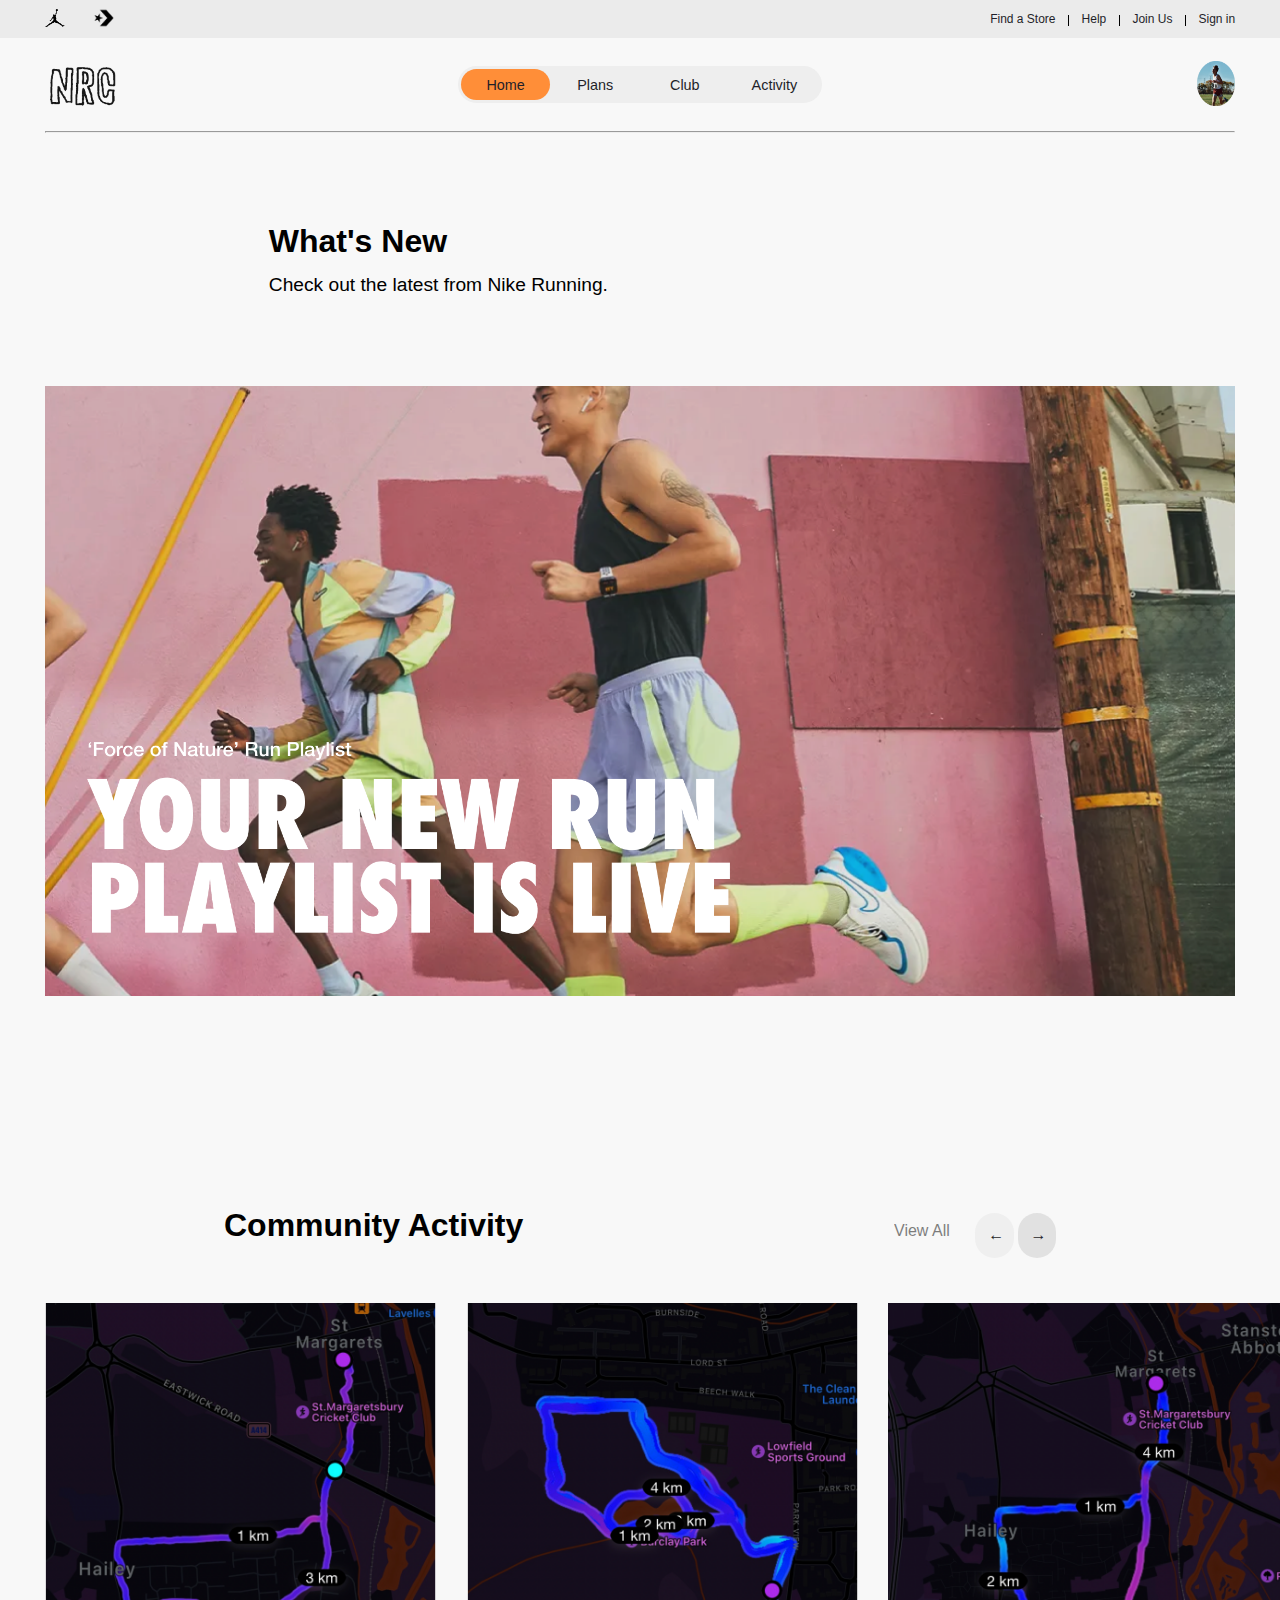
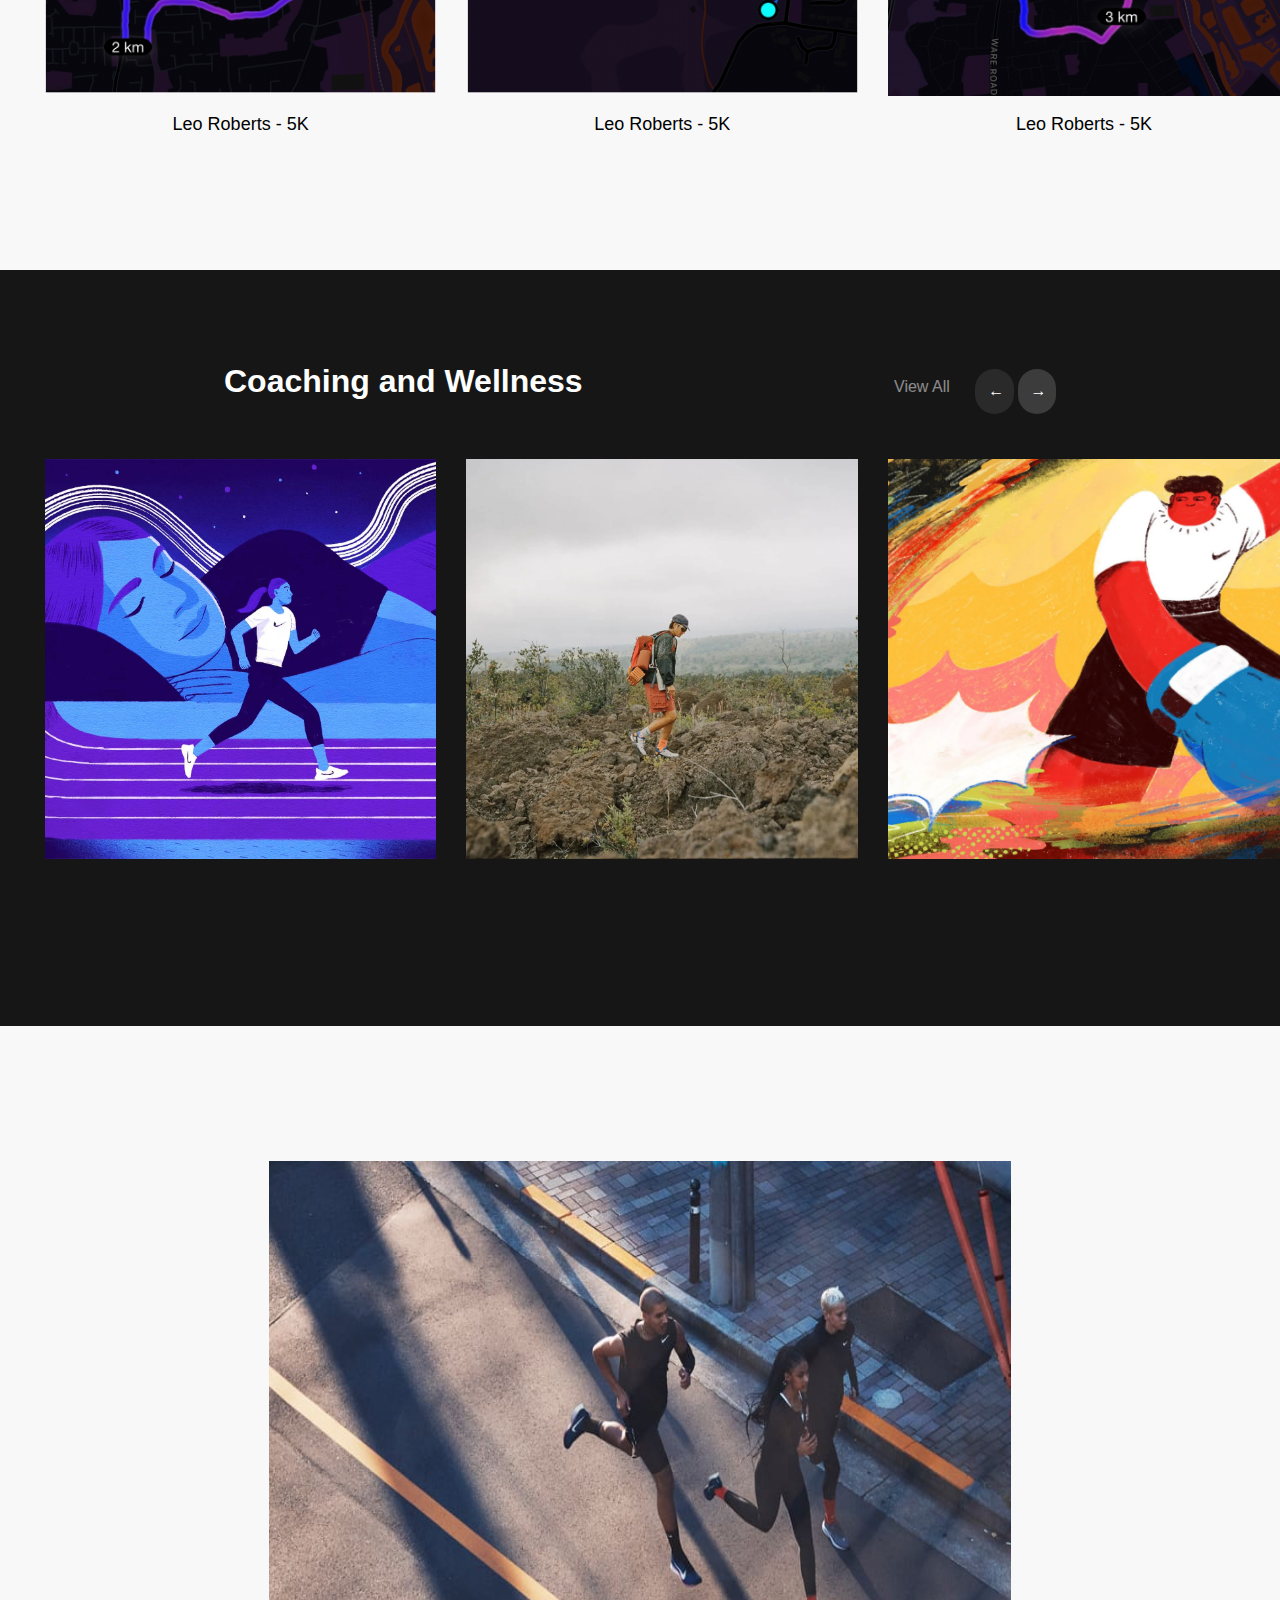
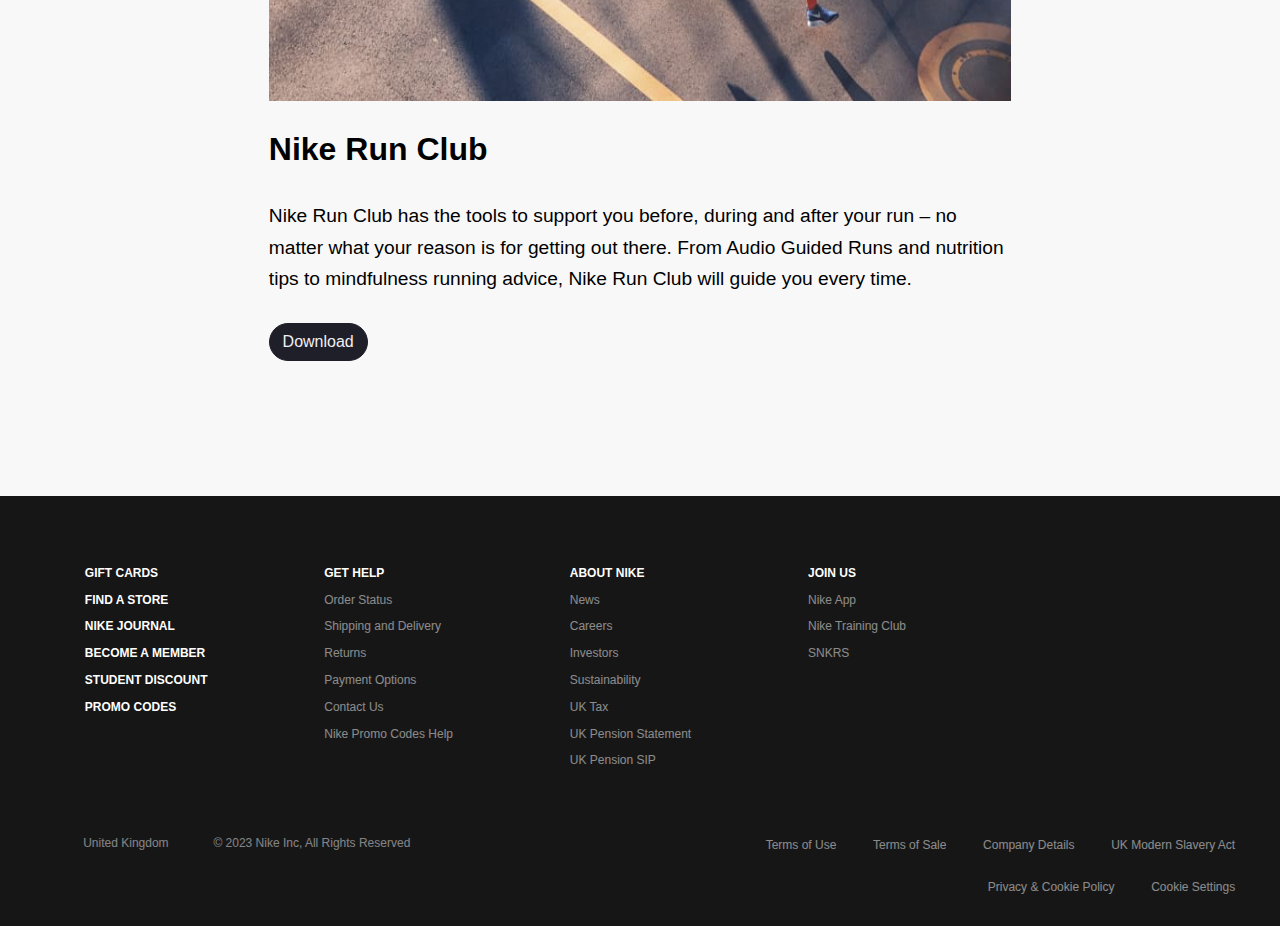
==== commit 70f907c9: "pfp and community pics" ====
--- a/index.html
+++ b/index.html
@@ -9,8 +9,8 @@
   <!--SWIPER-->
   <link rel="stylesheet" href="https://cdn.jsdelivr.net/npm/swiper@9/swiper-bundle.min.css" />
   <link rel="stylesheet" href="style.css" />
+  <link href="https://fonts.cdnfonts.com/css/futura-pt" rel="stylesheet">
   <link rel="icon" type="image/png" href="/Images/favicon.png" />
-  <link href="https://fonts.cdnfonts.com/css/futura-pt" rel="stylesheet">
   <style>
     body {
       overflow-x: hidden;
@@ -22,17 +22,26 @@
   <!--VERY TOP BAR------------------------------->
   <section class="nikeNav">
     <span class="topLogos">
-      <a href="https://www.nike.com/gb/jordan"><img class="jordCon" src="Images/jordanJumpman.png" alt="Jordan" /></a> 
-      <a href="https://www.converse.com/gb"><img class="jordCon conLeft" src="Images/converse.png" alt="Converse" /></a> 
+      <a href="https://www.nike.com/gb/jordan"><img class="jordCon" src="Images/jordanJumpman.png" alt="Jordan" /></a>
+      <a href="https://www.converse.com/gb"><img class="jordCon conLeft" src="Images/converse.png" alt="Converse" /></a>
     </span>
     <ul class="nikeNavList">
-      <a class="topLinks" href="https://www.nike.com/gb/retail"><li>Find a Store</li></a>
+      <a class="topLinks" href="https://www.nike.com/gb/retail">
+        <li>Find a Store</li>
+      </a>
       <hr class="hr1" />
-      <a class="topLinks" href="https://www.nike.com/gb/help"><li>Help</li></a>
+      <a class="topLinks" href="https://www.nike.com/gb/help">
+        <li>Help</li>
+      </a>
       <hr class="hr1" />
-      <a class="topLinks" href="https://www.nike.com/gb/membership"><li>Join Us</li></a>
+      <a class="topLinks" href="https://www.nike.com/gb/membership">
+        <li>Join Us</li>
+      </a>
       <hr class="hr1" />
-      <a class="topLinks" href="https://accounts.nike.com/lookup?client_id=4fd2d5e7db76e0f85a6bb56721bd51df&redirect_uri=https://www.nike.com/auth/login&response_type=code&scope=openid%20nike.digital%20profile%20email%20phone%20flow%20country&state=e9e12141063e4f27853cc35dc41969b0&code_challenge=bNxYoQGjSrFiPA5Y9u_S4s_GWmfU_3yEQnSY3MFP9Jw&code_challenge_method=S256"><li>Sign in</li></a>
+      <a class="topLinks"
+        href="https://accounts.nike.com/lookup?client_id=4fd2d5e7db76e0f85a6bb56721bd51df&redirect_uri=https://www.nike.com/auth/login&response_type=code&scope=openid%20nike.digital%20profile%20email%20phone%20flow%20country&state=e9e12141063e4f27853cc35dc41969b0&code_challenge=bNxYoQGjSrFiPA5Y9u_S4s_GWmfU_3yEQnSY3MFP9Jw&code_challenge_method=S256">
+        <li>Sign in</li>
+      </a>
     </ul>
   </section>
 
@@ -64,11 +73,11 @@
       </a>
     </span>
     <nav class="pfpSizing">
-      <img class="pfp show-modal-three" style="cursor: pointer" src="Images/pfp.png" alt="ProfilePic" />
+      <img class="user-pfp pfp show-modal-three" style="cursor: pointer" src="Images/friends/6.png" alt="ProfilePic" />
     </nav>
     <div class="modalThree hidden">
       <button class="close-modal-three">&times;</button>
-      <img class="pfp show-modal-three pfpModalImg" style="cursor: pointer" src="Images/pfp.png" alt="ProfilePic" />
+      <img class="pfp show-modal-three pfpModalImg" style="cursor: pointer" src="Images/friends/6.png" alt="ProfilePic" />
       <h2>LEO ROBERTS</h2>
       <hr class="divider" />
       <span class="friends">
@@ -78,28 +87,28 @@
         </span>
         <span class="friend-list">
           <span>
-            <img class="pfp show-modal-three" style="cursor: pointer" src="Images/pfp.png" alt="ProfilePic" />
-            <p>Friend1</p>
+            <img class="pfp show-modal-three" style="cursor: pointer" src="Images/friends/1.png" alt="ProfilePic" />
+            <p>Mary Wintle</p>
           </span>
           <span>
             <img class="pfp show-modal-three" style="cursor: pointer" src="Images/pfp.png" alt="ProfilePic" />
-            <p>Friend1</p>
+            <p>Alice Becker</p>
           </span>
           <span>
-            <img class="pfp show-modal-three" style="cursor: pointer" src="Images/pfp.png" alt="ProfilePic" />
-            <p>Friend1</p>
+            <img class="pfp show-modal-three" style="cursor: pointer;" src="Images/friends/2.png" alt="ProfilePic" />
+            <p>Olivia White</p>
           </span>
           <span>
-            <img class="pfp show-modal-three" style="cursor: pointer" src="Images/pfp.png" alt="ProfilePic" />
-            <p>Friend1</p>
+            <img class="pfp show-modal-three" style="cursor: pointer" src="Images/friends/3.png" alt="ProfilePic" />
+            <p>Ben Kalebs</p>
           </span>
           <span>
-            <img class="pfp show-modal-three" style="cursor: pointer" src="Images/pfp.png" alt="ProfilePic" />
-            <p>Friend1</p>
+            <img class="pfp show-modal-three" style="cursor: pointer" src="Images/friends/4.png" alt="ProfilePic" />
+            <p>Chris Parker</p>
           </span>
           <span>
-            <img class="pfp show-modal-three" style="cursor: pointer" src="Images/pfp.png" alt="ProfilePic" />
-            <p>Friend1</p>
+            <img class="pfp show-modal-three" style="cursor: pointer" src="Images/friends/5.png" alt="ProfilePic" />
+            <p>Martin Sainz</p>
           </span>
         </span>
       </span>
@@ -124,16 +133,20 @@
       <div class="mySwiper3">
         <div class="swiper-wrapper">
           <div class="swiper-slide">
-            <a href="https://www.nike.com/nrc-app?wpsrc=Nike.com"><img class="heroImage" src="./Images/hero4.png" alt="HeroImage" /></a>
+            <a href="https://www.nike.com/nrc-app?wpsrc=Nike.com"><img class="heroImage" src="./Images/hero4.png"
+                alt="HeroImage" /></a>
           </div>
           <div class="swiper-slide">
-            <a href="https://www.nike.com/nrc-app?wpsrc=Nike.com"><img class="heroImage" src="./Images/hero8.png" alt="HeroImage" /></a>
+            <a href="https://www.nike.com/nrc-app?wpsrc=Nike.com"><img class="heroImage" src="./Images/hero8.png"
+                alt="HeroImage" /></a>
           </div>
           <div class="swiper-slide">
-            <a href="https://www.nike.com/nrc-app?wpsrc=Nike.com"><img class="heroImage" src="./Images/hero7.png" alt="HeroImage" /></a>
+            <a href="https://www.nike.com/nrc-app?wpsrc=Nike.com"><img class="heroImage" src="./Images/hero7.png"
+                alt="HeroImage" /></a>
           </div>
           <div class="swiper-slide">
-            <a href="https://www.nike.com/nrc-app?wpsrc=Nike.com"><img class="heroImage" src="./Images/hero2.png" alt="HeroImage" /></a>
+            <a href="https://www.nike.com/nrc-app?wpsrc=Nike.com"><img class="heroImage" src="./Images/hero2.png"
+                alt="HeroImage" /></a>
           </div>
         </div>
       </div>
@@ -157,63 +170,204 @@
     </div>
 
     <div class="modalFour hidden">
-      <button class="close-modal-Four">&times;</button>
-      <h2>Community Activity</h2>
+      <h2 style="padding-bottom: 5vh;">Community Activity</h2>
       <span class="map-row">
         <div class="modal-maps">
-          <img class="modal-map-pic" src="Images/map1.png" alt="coachingPic" />
-          <p class="map-text">Leo Roberts - 5K</p>
-        </div>
-        <div class="modal-maps">
-          <img class="modal-map-pic" src="Images/map1.png" alt="coachingPic" />
-          <p class="map-text">Leo Roberts - 5K</p>
-        </div>
-        <div class="modal-maps">
-          <img class="modal-map-pic" src="Images/map1.png" alt="coachingPic" />
-          <p class="map-text">Leo Roberts - 5K</p>
-        </div>
+          <img class="modal-map-pic" src="Images/maps/14.png" alt="coachingPic" />
+          <span class="map-text">
+
+            <div class="left-overalls">
+              <img class="pfp" style="cursor: pointer;" src="Images/pfp.png" alt="ProfilePic" />
+              <span>
+                <p class="overall-numbers">9</p>
+                <p class="overall-descript">Runs</p>
+              </span>
+              <span>
+                <p class="overall-numbers">6"37"</p>
+                <p class="overall-descript">Avg. Pace</p>
+              </span>
+              <span>
+                <p class="overall-numbers">4:01:20</p>
+                <p class="overall-descript">Time</p>
+              </span>
+            </div>
+
+
+          </span>
+        </div>
+        <div class="modal-maps">
+          <img class="modal-map-pic" src="Images/maps/7.png" alt="coachingPic" />
+          <span class="map-text">
+
+            <div class="left-overalls">
+              <img class="pfp" style="cursor: pointer;" src="Images/pfp.png" alt="ProfilePic" />
+              <span>
+                <p class="overall-numbers">9</p>
+                <p class="overall-descript">Runs</p>
+              </span>
+              <span>
+                <p class="overall-numbers">6"37"</p>
+                <p class="overall-descript">Avg. Pace</p>
+              </span>
+              <span>
+                <p class="overall-numbers">4:01:20</p>
+                <p class="overall-descript">Time</p>
+              </span>
+            </div>
+
+          </span>
+          
+        </div>
+
       </span>
       <span class="map-row">
         <div class="modal-maps">
-          <img class="modal-map-pic" src="Images/map1.png" alt="coachingPic" />
-          <p class="map-text">Leo Roberts - 5K</p>
-        </div>
-        <div class="modal-maps">
-          <img class="modal-map-pic" src="Images/map1.png" alt="coachingPic" />
-          <p class="map-text">Leo Roberts - 5K</p>
-        </div>
-        <div class="modal-maps">
-          <img class="modal-map-pic" src="Images/map1.png" alt="coachingPic" />
-          <p class="map-text">Leo Roberts - 5K</p>
-        </div>
+          <img class="modal-map-pic" src="Images/maps/8.png" alt="coachingPic" />
+          <span class="map-text">
+
+            <div class="left-overalls">
+              <img class="pfp" style="cursor: pointer;" src="Images/pfp.png" alt="ProfilePic" />
+              <span>
+                <p class="overall-numbers">9</p>
+                <p class="overall-descript">Runs</p>
+              </span>
+              <span>
+                <p class="overall-numbers">6"37"</p>
+                <p class="overall-descript">Avg. Pace</p>
+              </span>
+              <span>
+                <p class="overall-numbers">4:01:20</p>
+                <p class="overall-descript">Time</p>
+              </span>
+            </div>
+
+
+          </span>
+        </div>
+        <div class="modal-maps">
+          <img class="modal-map-pic" src="Images/maps/9.png" alt="coachingPic" />
+          <span class="map-text">
+
+            <div class="left-overalls">
+              <img class="pfp" style="cursor: pointer;" src="Images/pfp.png" alt="ProfilePic" />
+              <span>
+                <p class="overall-numbers">9</p>
+                <p class="overall-descript">Runs</p>
+              </span>
+              <span>
+                <p class="overall-numbers">6"37"</p>
+                <p class="overall-descript">Avg. Pace</p>
+              </span>
+              <span>
+                <p class="overall-numbers">4:01:20</p>
+                <p class="overall-descript">Time</p>
+              </span>
+            </div>
+
+
+          </span>
+        </div>
+
       </span>
       <span class="map-row">
         <div class="modal-maps">
-          <img class="modal-map-pic" src="Images/map1.png" alt="coachingPic" />
-          <p class="map-text">Leo Roberts - 5K</p>
-        </div>
-        <div class="modal-maps">
-          <img class="modal-map-pic" src="Images/map1.png" alt="coachingPic" />
-          <p class="map-text">Leo Roberts - 5K</p>
-        </div>
-        <div class="modal-maps">
-          <img class="modal-map-pic" src="Images/map1.png" alt="coachingPic" />
-          <p class="map-text">Leo Roberts - 5K</p>
-        </div>
+          <img class="modal-map-pic" src="Images/maps/10.png" alt="coachingPic" />
+          <span class="map-text">
+
+            <div class="left-overalls">
+              <img class="pfp" style="cursor: pointer;" src="Images/pfp.png" alt="ProfilePic" />
+              <span>
+                <p class="overall-numbers">9</p>
+                <p class="overall-descript">Runs</p>
+              </span>
+              <span>
+                <p class="overall-numbers">6"37"</p>
+                <p class="overall-descript">Avg. Pace</p>
+              </span>
+              <span>
+                <p class="overall-numbers">4:01:20</p>
+                <p class="overall-descript">Time</p>
+              </span>
+            </div>
+
+
+          </span>
+        </div>
+        <div class="modal-maps">
+          <img class="modal-map-pic" src="Images/maps/11.png" alt="coachingPic" />
+          <span class="map-text">
+
+            <div class="left-overalls">
+              <img class="pfp" style="cursor: pointer;" src="Images/pfp.png" alt="ProfilePic" />
+              <span>
+                <p class="overall-numbers">9</p>
+                <p class="overall-descript">Runs</p>
+              </span>
+              <span>
+                <p class="overall-numbers">6"37"</p>
+                <p class="overall-descript">Avg. Pace</p>
+              </span>
+              <span>
+                <p class="overall-numbers">4:01:20</p>
+                <p class="overall-descript">Time</p>
+              </span>
+            </div>
+
+
+          </span>
+        </div>
+
+
       </span>
       <span class="map-row">
         <div class="modal-maps">
-          <img class="modal-map-pic" src="Images/map1.png" alt="coachingPic" />
-          <p class="map-text">Leo Roberts - 5K</p>
-        </div>
-        <div class="modal-maps">
-          <img class="modal-map-pic" src="Images/map1.png" alt="coachingPic" />
-          <p class="map-text">Leo Roberts - 5K</p>
-        </div>
-        <div class="modal-maps">
-          <img class="modal-map-pic" src="Images/map1.png" alt="coachingPic" />
-          <p class="map-text">Leo Roberts - 5K</p>
-        </div>
+          <img class="modal-map-pic" src="Images/maps/12.png" alt="coachingPic" />
+          <span class="map-text">
+
+            <div class="left-overalls">
+              <img class="pfp" style="cursor: pointer;" src="Images/pfp.png" alt="ProfilePic" />
+              <span>
+                <p class="overall-numbers">9</p>
+                <p class="overall-descript">Runs</p>
+              </span>
+              <span>
+                <p class="overall-numbers">6"37"</p>
+                <p class="overall-descript">Avg. Pace</p>
+              </span>
+              <span>
+                <p class="overall-numbers">4:01:20</p>
+                <p class="overall-descript">Time</p>
+              </span>
+            </div>
+
+
+          </span>
+        </div>
+        <div class="modal-maps">
+          <img class="modal-map-pic" src="Images/maps/13.png" alt="coachingPic" />
+          <span class="map-text">
+
+            <div class="left-overalls">
+              <img class="pfp" style="cursor: pointer;" src="Images/pfp.png" alt="ProfilePic" />
+              <span>
+                <p class="overall-numbers">9</p>
+                <p class="overall-descript">Runs</p>
+              </span>
+              <span>
+                <p class="overall-numbers">6"37"</p>
+                <p class="overall-descript">Avg. Pace</p>
+              </span>
+              <span>
+                <p class="overall-numbers">4:01:20</p>
+                <p class="overall-descript">Time</p>
+              </span>
+            </div>
+
+
+          </span>
+        </div>
+
+
       </span>
     </div>
 
@@ -222,29 +376,34 @@
       <div class="swiper mySwiper2">
         <div class="swiper-wrapper">
           <div class="swiper-slide scrollPic comBox">
-            <img src="Images/map1.png" alt="coachingPic" />
+            <img src="Images/maps/1.png" alt="coachingPic" />
             <p>Leo Roberts - 5K</p>
           </div>
           <div class="swiper-slide scrollPic comBox">
-            <img src="Images/map6.png" alt="coachingPic" />
+            <img src="Images/maps/2.png" alt="coachingPic" />
             <p>Leo Roberts - 5K</p>
           </div>
           <div class="swiper-slide scrollPic comBox">
-            <img src="Images/map3.png" alt="coachingPic" />
+            <img src="Images/maps/3.png" alt="coachingPic" />
             <p>Leo Roberts - 5K</p>
           </div>
           <div class="swiper-slide scrollPic comBox">
-            <img src="Images/map4.png" alt="coachingPic" />
+            <img src="Images/maps/4.png" alt="coachingPic" />
             <p>Leo Roberts - 5K</p>
           </div>
           <div class="swiper-slide scrollPic comBox">
-            <img src="Images/map6.png" alt="coachingPic" />
+            <img src="Images/maps/5.png" alt="coachingPic" />
             <p>Leo Roberts - 5K</p>
           </div>
           <div class="swiper-slide scrollPic comBox">
-            <img src="Images/map5.png" alt="coachingPic" />
+            <img src="Images/maps/6.png" alt="coachingPic" />
             <p>Leo Roberts - 5K</p>
           </div>
+
+
+
+
+
         </div>
       </div>
     </div>
@@ -300,13 +459,18 @@
       <img class="bottomImage" src="./Images/hero5.png" alt="bottomImage" />
       <h2>Nike Run Club</h2>
       <p class="bottomText">
-        Nike Run Club has the tools to support you before, during and after your run – no matter what your reason is for getting out there. From Audio Guided Runs and nutrition tips to mindfulness running advice, Nike Run Club will guide you every time.
+        Nike Run Club has the tools to support you before, during and after your run – no matter what your reason is for
+        getting out there. From Audio Guided Runs and nutrition tips to mindfulness running advice, Nike Run Club will
+        guide you every time.
       </p>
       <button href="">Download</button>
     </section>
   </div>
   <!--PADDING END-->
-  <div class="overlay hidden"></div>
+  <div class="overlay hidden">
+
+    <button class="close-modal-Four">✕</button>
+  </div>
   <!--FOOTER---------------------------------->
   <footer>
     <div class="footer-lists">
--- a/style.css
+++ b/style.css
@@ -134,12 +134,19 @@
 
 .pfp {
   height: 5vh;
+
+
+}
+
+.user-pfp {
+  width: 3vw;
 }
 
 .pfpSizing {
   flex: 1;
   text-align: end;
 }
+
 
 .hr2 {
   margin: 0px;
@@ -469,6 +476,7 @@
   width: 100%;
   height: 100%;
   object-fit: cover;
+  
 }
 
 .swiper {
@@ -493,10 +501,10 @@
 .close-modal-three,
 .close-modal-Four {
   position: absolute;
-  top: 0vh;
-  right: 1.5vw;
-  font-size: 4rem;
-  color: #333;
+  top: 12vh;
+  right: 9vw;
+  font-size: 2rem;
+  color: #f3f3f3;
   cursor: pointer;
   border: none;
   background: none;
@@ -520,13 +528,12 @@
   max-height: 50vh;
   background-color: #f8f8f8;
   padding: 6rem;
-  border-radius: 5px;
   box-shadow: 0 3rem 5rem rgba(0, 0, 0, 0.3);
   z-index: 10;
   position: fixed;
   overflow: scroll;
   overflow-x: hidden;
-  border-radius: 40px;
+  border-radius: 25px;
 }
 
 .modal::-webkit-scrollbar {
@@ -628,31 +635,56 @@
 .map-row {
   display: flex;
 gap: 3vw;
+
 }
 
 .modal-maps {
-  padding-top: 5vh;
   flex-direction: column;
   display: flex;
   align-items: center;
   font-weight: 400;
   font-size: 1.25rem;
-  
 }
 
 .modal-map-pic {
-  width: 17.5vw;
+  width: 28vw;
   border-radius: 15px;
-
 
 }
 
 .map-text {
   padding: 1vw;
-  width: 86%;
-  border-radius: 15px;
-  background-color: #cbcbcb28;
-text-align: center;
-}
-
-
+  width: 93%;
+  height: 7.3vh;
+  border-bottom-left-radius: 15px;
+  border-bottom-right-radius: 15px;
+  background-color: #e2e2e2db;
+
+display: flex;
+justify-content: flex-start;
+align-items: center;
+position: relative;
+bottom: 10.7vh;
+}
+
+
+/*-------ACTIVITY.CSS COPY */
+
+
+.left-overalls {
+  display: flex;
+  gap: 3vw;
+}
+
+.overall-descript {
+  opacity: 50%;
+  margin-top: 0.5vh;
+  font-size: 0.75rem;
+}
+
+.overall-numbers {
+  font-size: 1.25rem;
+  font-weight: 500;
+  margin-bottom: 0%;
+  margin: 0px;
+}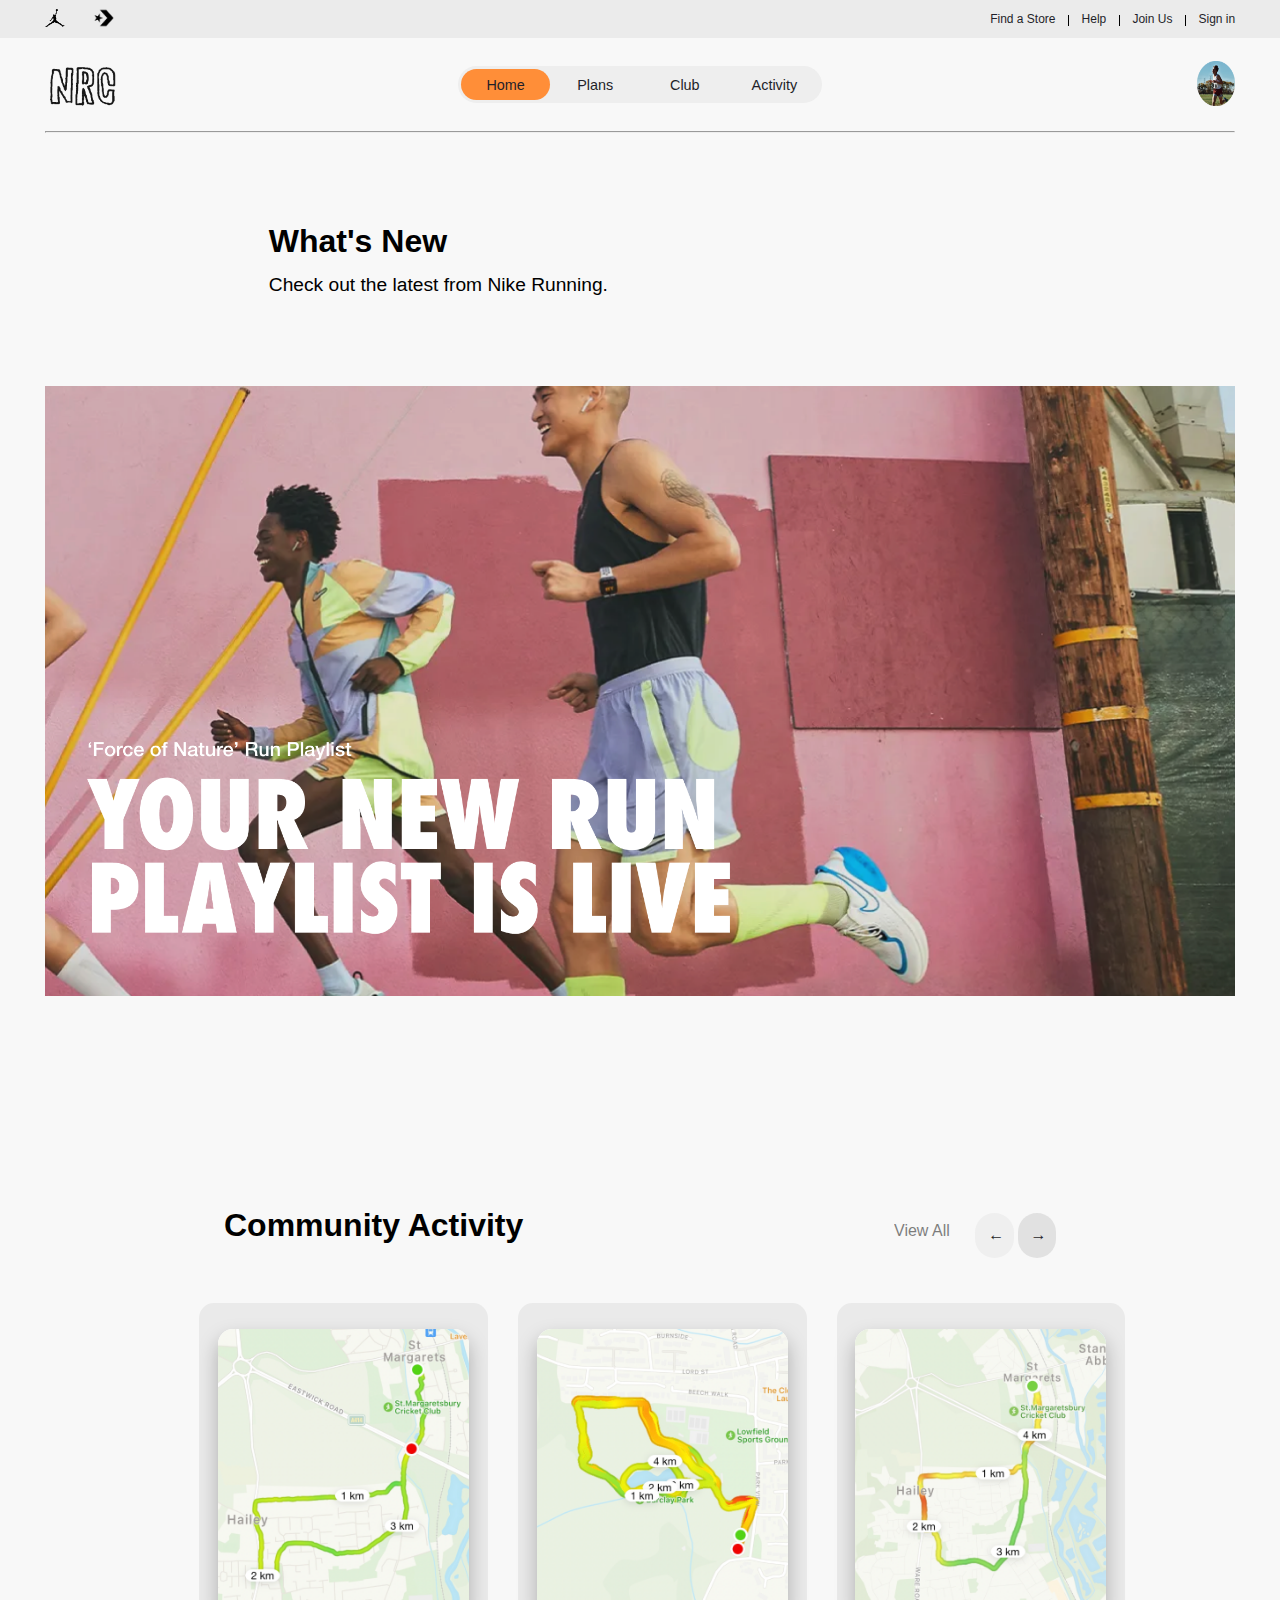
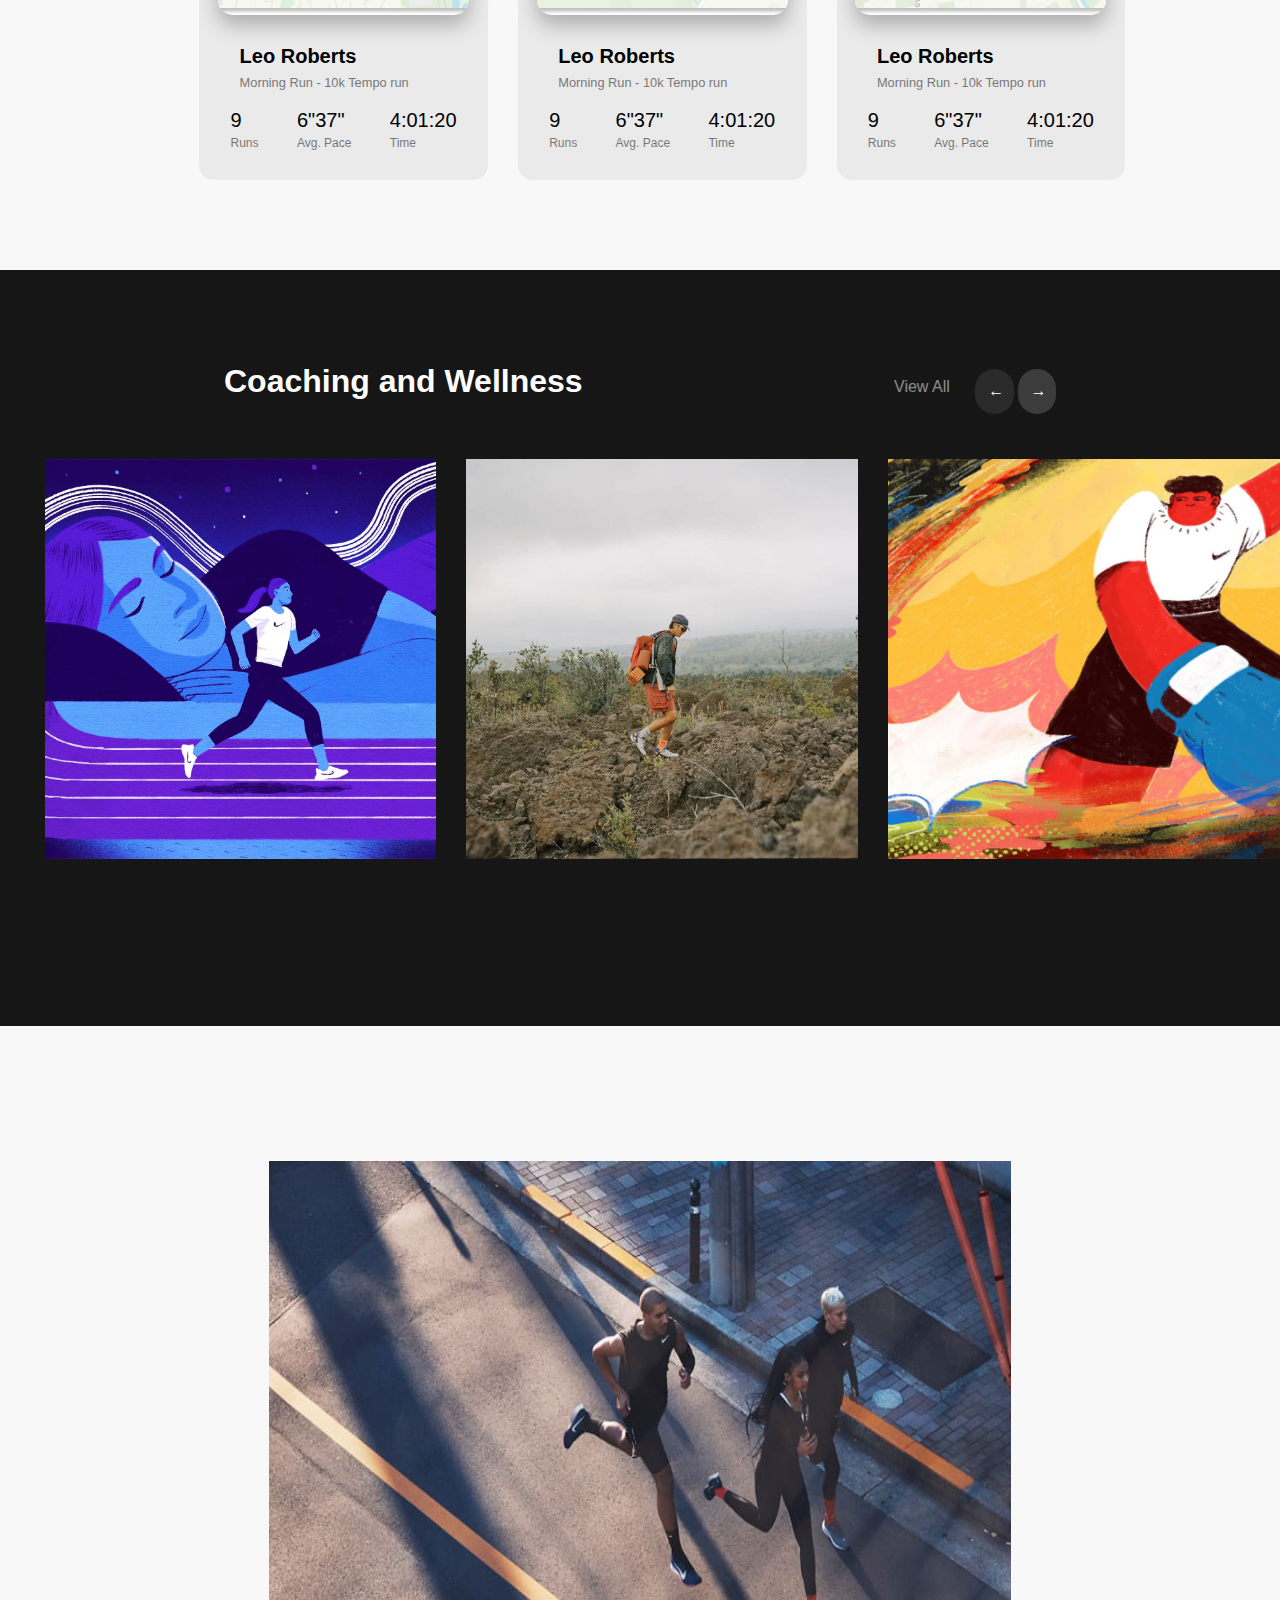
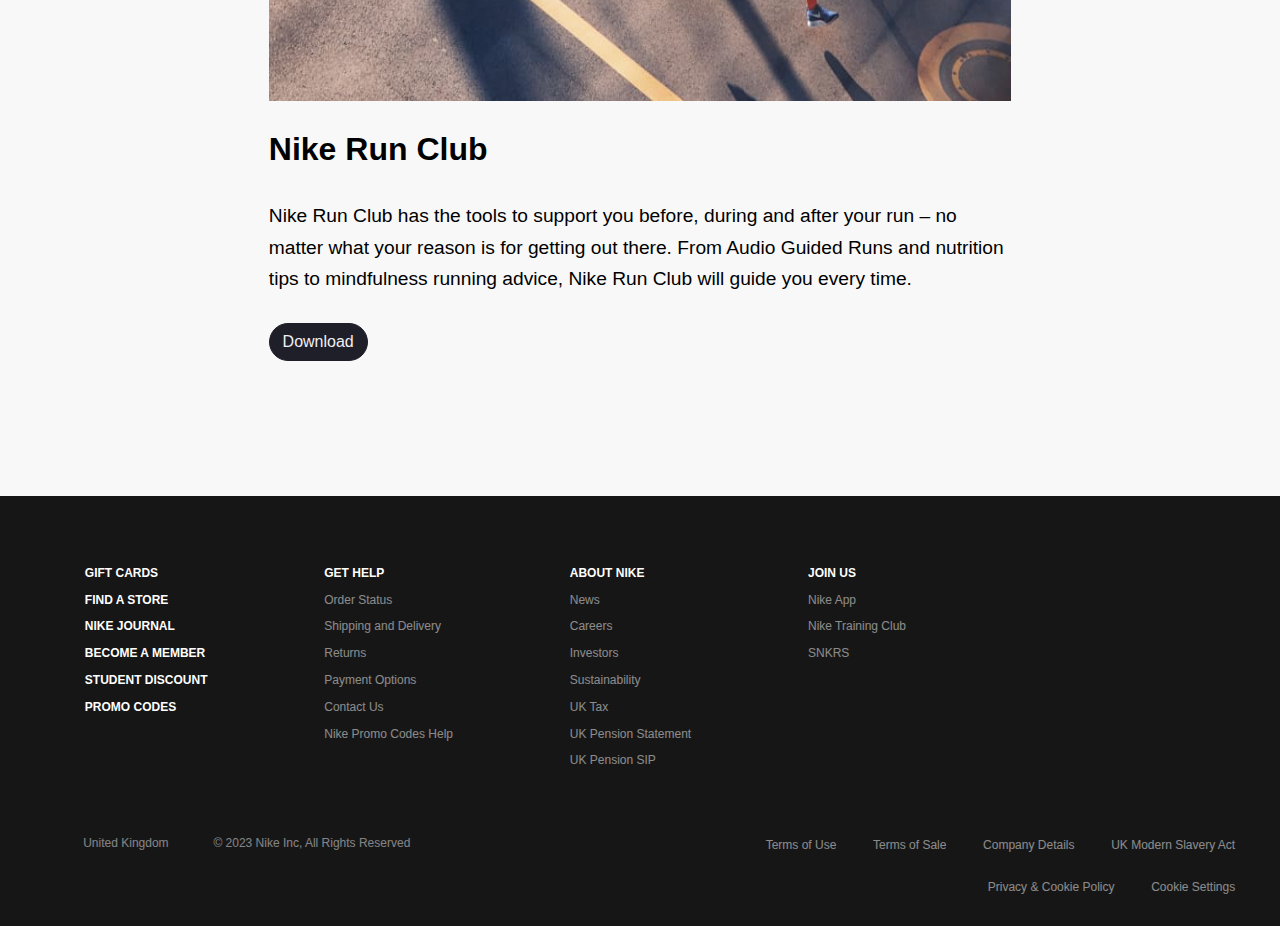
==== commit a7555eb8: "UI changes to the community section" ====
--- a/index.html
+++ b/index.html
@@ -77,7 +77,8 @@
     </nav>
     <div class="modalThree hidden">
       <button class="close-modal-three">&times;</button>
-      <img class="pfp show-modal-three pfpModalImg" style="cursor: pointer" src="Images/friends/6.png" alt="ProfilePic" />
+      <img class="pfp show-modal-three pfpModalImg" style="cursor: pointer" src="Images/friends/6.png"
+        alt="ProfilePic" />
       <h2>LEO ROBERTS</h2>
       <hr class="divider" />
       <span class="friends">
@@ -216,7 +217,7 @@
             </div>
 
           </span>
-          
+
         </div>
 
       </span>
@@ -373,36 +374,167 @@
 
     <div class="scrollSection">
       <!--Scroll section-->
-      <div class="swiper mySwiper2">
+      <div class="swiper swiper-community mySwiper2">
         <div class="swiper-wrapper">
-          <div class="swiper-slide scrollPic comBox">
-            <img src="Images/maps/1.png" alt="coachingPic" />
-            <p>Leo Roberts - 5K</p>
-          </div>
-          <div class="swiper-slide scrollPic comBox">
-            <img src="Images/maps/2.png" alt="coachingPic" />
-            <p>Leo Roberts - 5K</p>
-          </div>
-          <div class="swiper-slide scrollPic comBox">
-            <img src="Images/maps/3.png" alt="coachingPic" />
-            <p>Leo Roberts - 5K</p>
-          </div>
-          <div class="swiper-slide scrollPic comBox">
-            <img src="Images/maps/4.png" alt="coachingPic" />
-            <p>Leo Roberts - 5K</p>
-          </div>
-          <div class="swiper-slide scrollPic comBox">
-            <img src="Images/maps/5.png" alt="coachingPic" />
-            <p>Leo Roberts - 5K</p>
-          </div>
-          <div class="swiper-slide scrollPic comBox">
-            <img src="Images/maps/6.png" alt="coachingPic" />
-            <p>Leo Roberts - 5K</p>
-          </div>
-
-
-
-
+
+
+
+          <div class="swiper-slide comBox" style="  background-color: rgb(234, 234, 234);">
+
+            <div class="com-img-outer">
+              <img class="com-img-inner" src="Images/maps/1.png" alt="coachingPic" />
+            </div>
+
+            <span class="user-tag">
+              <p>Leo Roberts</p>
+              <p>Morning Run - 10k Tempo run</p>
+            </span>
+
+            <div class="user-stats">
+              <span>
+                <p class="overall-numbers">9</p>
+                <p class="overall-descript">Runs</p>
+              </span>
+              <span>
+                <p class="overall-numbers">6"37"</p>
+                <p class="overall-descript">Avg. Pace</p>
+              </span>
+              <span>
+                <p class="overall-numbers">4:01:20</p>
+                <p class="overall-descript">Time</p>
+              </span>
+            </div>
+          </div>
+          <div class="swiper-slide comBox" style=" background-color: rgb(234, 234, 234);">
+
+            <div class="com-img-outer">
+              <img class="com-img-inner" src="Images/maps/2.png" alt="coachingPic" />
+            </div>
+
+            <span class="user-tag">
+              <p>Leo Roberts</p>
+              <p>Morning Run - 10k Tempo run</p>
+            </span>
+
+            <div class="user-stats">
+              <span>
+                <p class="overall-numbers">9</p>
+                <p class="overall-descript">Runs</p>
+              </span>
+              <span>
+                <p class="overall-numbers">6"37"</p>
+                <p class="overall-descript">Avg. Pace</p>
+              </span>
+              <span>
+                <p class="overall-numbers">4:01:20</p>
+                <p class="overall-descript">Time</p>
+              </span>
+            </div>
+          </div>
+          <div class="swiper-slide comBox" style="background-color: rgb(234, 234, 234);">
+
+            <div class="com-img-outer">
+              <img class="com-img-inner" src="Images/maps/3.png" alt="coachingPic" />
+            </div>
+
+            <span class="user-tag">
+              <p>Leo Roberts</p>
+              <p>Morning Run - 10k Tempo run</p>
+            </span>
+
+            <div class="user-stats">
+              <span>
+                <p class="overall-numbers">9</p>
+                <p class="overall-descript">Runs</p>
+              </span>
+              <span>
+                <p class="overall-numbers">6"37"</p>
+                <p class="overall-descript">Avg. Pace</p>
+              </span>
+              <span>
+                <p class="overall-numbers">4:01:20</p>
+                <p class="overall-descript">Time</p>
+              </span>
+            </div>
+          </div>
+          <div class="swiper-slide comBox" style="background-color: rgb(234, 234, 234);">
+
+            <div class="com-img-outer">
+              <img class="com-img-inner" src="Images/maps/4.png" alt="coachingPic" />
+            </div>
+
+            <span class="user-tag">
+              <p>Leo Roberts</p>
+              <p>Morning Run - 10k Tempo run</p>
+            </span>
+
+            <div class="user-stats">
+              <span>
+                <p class="overall-numbers">9</p>
+                <p class="overall-descript">Runs</p>
+              </span>
+              <span>
+                <p class="overall-numbers">6"37"</p>
+                <p class="overall-descript">Avg. Pace</p>
+              </span>
+              <span>
+                <p class="overall-numbers">4:01:20</p>
+                <p class="overall-descript">Time</p>
+              </span>
+            </div>
+          </div>
+          <div class="swiper-slide comBox" style="background-color: rgb(234, 234, 234);">
+
+            <div class="com-img-outer">
+              <img class="com-img-inner" src="Images/maps/5.png" alt="coachingPic" />
+            </div>
+
+            <span class="user-tag">
+              <p>Leo Roberts</p>
+              <p>Morning Run - 10k Tempo run</p>
+            </span>
+
+            <div class="user-stats">
+              <span>
+                <p class="overall-numbers">9</p>
+                <p class="overall-descript">Runs</p>
+              </span>
+              <span>
+                <p class="overall-numbers">6"37"</p>
+                <p class="overall-descript">Avg. Pace</p>
+              </span>
+              <span>
+                <p class="overall-numbers">4:01:20</p>
+                <p class="overall-descript">Time</p>
+              </span>
+            </div>
+          </div>
+          <div class="swiper-slide comBox" style="background-color: rgb(234, 234, 234);">
+
+            <div class="com-img-outer">
+              <img class="com-img-inner" src="Images/maps/6.png" alt="coachingPic" />
+            </div>
+
+            <span class="user-tag">
+              <p>Leo Roberts</p>
+              <p>Morning Run - 10k Tempo run</p>
+            </span>
+
+            <div class="user-stats">
+              <span>
+                <p class="overall-numbers">9</p>
+                <p class="overall-descript">Runs</p>
+              </span>
+              <span>
+                <p class="overall-numbers">6"37"</p>
+                <p class="overall-descript">Avg. Pace</p>
+              </span>
+              <span>
+                <p class="overall-numbers">4:01:20</p>
+                <p class="overall-descript">Time</p>
+              </span>
+            </div>
+          </div>
 
         </div>
       </div>
--- a/style.css
+++ b/style.css
@@ -97,14 +97,14 @@
   font-size: 0.9rem;
   flex: 0.5;
   background-color: #dedede63;
-  padding:0.25vw;
+  padding: 0.25vw;
   border-radius: 80px;
 }
 
 .navBtnsStyle {
   display: flex;
   gap: 50px;
-border-radius: 80px;
+  border-radius: 80px;
   width: 7vw;
   height: 3.5vh;
   margin: 0px;
@@ -134,8 +134,6 @@
 
 .pfp {
   height: 5vh;
-
-
 }
 
 .user-pfp {
@@ -147,13 +145,12 @@
   text-align: end;
 }
 
-
 .hr2 {
   margin: 0px;
 }
 
 .navBtnsStyle:hover {
-  background-color:  rgba(255, 138, 49, 0.965);
+  background-color: rgba(255, 138, 49, 0.965);
 }
 
 .nav--hidden {
@@ -216,7 +213,7 @@
 }
 
 .green {
-  background-color:  rgba(255, 138, 49, 0.965);
+  background-color: rgba(255, 138, 49, 0.965);
 }
 
 /*--------------------------------------COMMUNITY*/
@@ -262,7 +259,13 @@
 
 .scrollPic {
   height: 400px;
-  width: 400px;
+  width: 100px;
+  background-color: #858585;
+}
+
+.map-img {
+  width: 2px;
+  height: 2px;
 }
 
 .viewScrollSection {
@@ -285,6 +288,50 @@
 .activeBtn {
   background-color: #e1e1e1;
   color: #1f1f29;
+}
+
+.comBox {
+  flex-direction: column;
+  border-radius: 15px;
+}
+
+.com-img-outer {
+  height: 60%;
+  width: 87%;
+}
+
+.com-img-inner {
+  border-radius: 15px;
+  box-shadow: 0px 10px 20px 0px rgba(0, 0, 0, 0.264);
+  position: relative;
+  top: 1vh;
+}
+
+.user-tag {
+  line-height: 0.75vh;
+  text-align: left;
+  padding-bottom: 1vh;
+  width: 72%;
+  padding-top: 3vh;
+}
+
+.user-tag p:first-child {
+  font-size: 1.25rem;
+  font-weight: bold;
+}
+
+.user-tag p:last-child {
+  font-size: 0.8rem;
+  opacity: 50%;
+}
+
+.user-stats {
+  display: flex;
+  gap: 3vw;
+}
+
+.user-stats span{
+  text-align: left;
 }
 
 /*--------------------------------------COACHSEC*/
@@ -426,7 +473,6 @@
 
 .footerBottomRight span {
   display: flex;
-  
 }
 
 .footerBottom {
@@ -434,11 +480,10 @@
   padding-left: 3vw;
 }
 
-.footerTitle{
+.footerTitle {
   color: white;
   font-size: 0.75rem;
 }
-
 
 /*--------------------------------------SWIPER*/
 
@@ -462,6 +507,10 @@
   height: 53vh;
 }
 
+.swiper-community {
+  width: 75%;
+}
+
 .swiper-slide {
   text-align: center;
   font-size: 18px;
@@ -476,17 +525,12 @@
   width: 100%;
   height: 100%;
   object-fit: cover;
-  
+  background-color: rgb(255, 255, 255);
 }
 
 .swiper {
   margin-left: auto;
   margin-right: auto;
-}
-
-.comBox {
-  flex-direction: column;
-  height: 50vh;
 }
 
 .mySwiper3 {
@@ -552,7 +596,6 @@
   display: none;
 }
 
-
 .overlay {
   position: absolute;
   top: 0;
@@ -634,8 +677,7 @@
 
 .map-row {
   display: flex;
-gap: 3vw;
-
+  gap: 3vw;
 }
 
 .modal-maps {
@@ -649,7 +691,6 @@
 .modal-map-pic {
   width: 28vw;
   border-radius: 15px;
-
 }
 
 .map-text {
@@ -660,16 +701,14 @@
   border-bottom-right-radius: 15px;
   background-color: #e2e2e2db;
 
-display: flex;
-justify-content: flex-start;
-align-items: center;
-position: relative;
-bottom: 10.7vh;
-}
-
+  display: flex;
+  justify-content: flex-start;
+  align-items: center;
+  position: relative;
+  bottom: 10.7vh;
+}
 
 /*-------ACTIVITY.CSS COPY */
-
 
 .left-overalls {
   display: flex;
@@ -687,4 +726,4 @@
   font-weight: 500;
   margin-bottom: 0%;
   margin: 0px;
-}+}
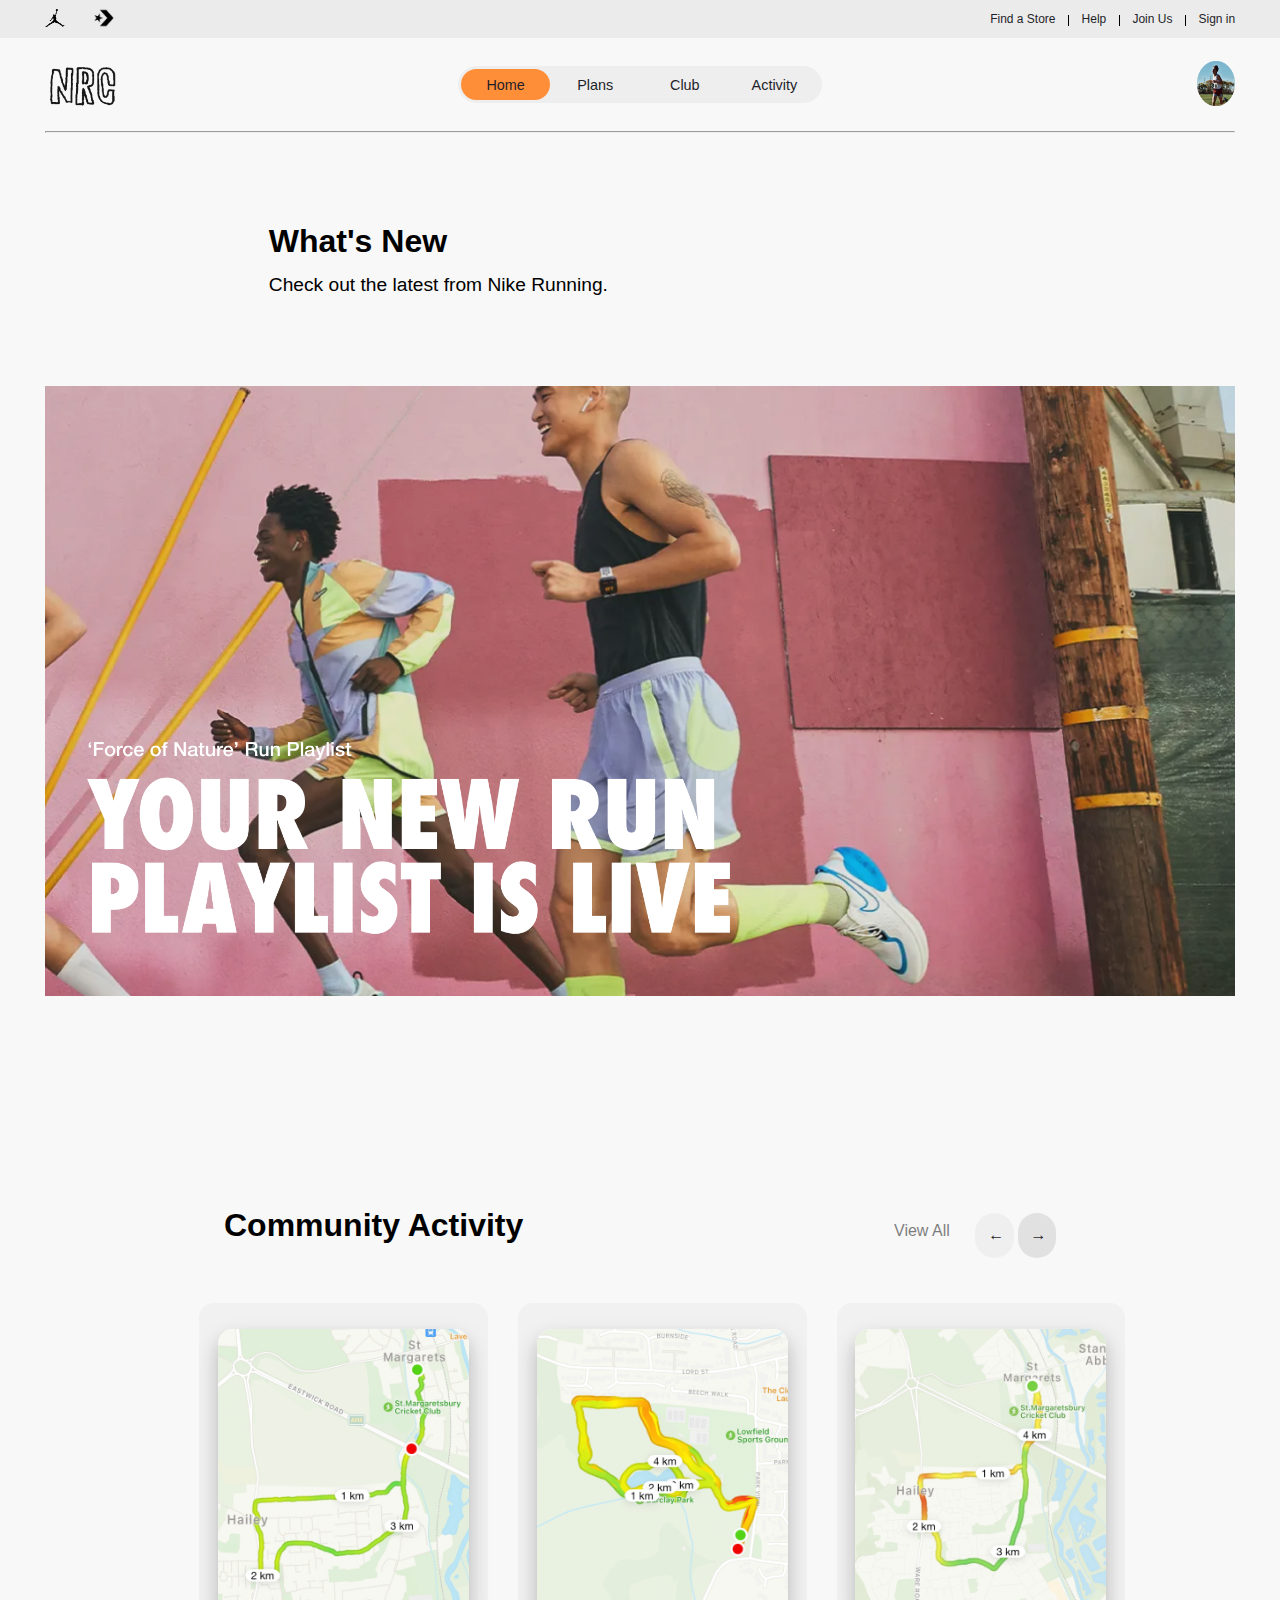
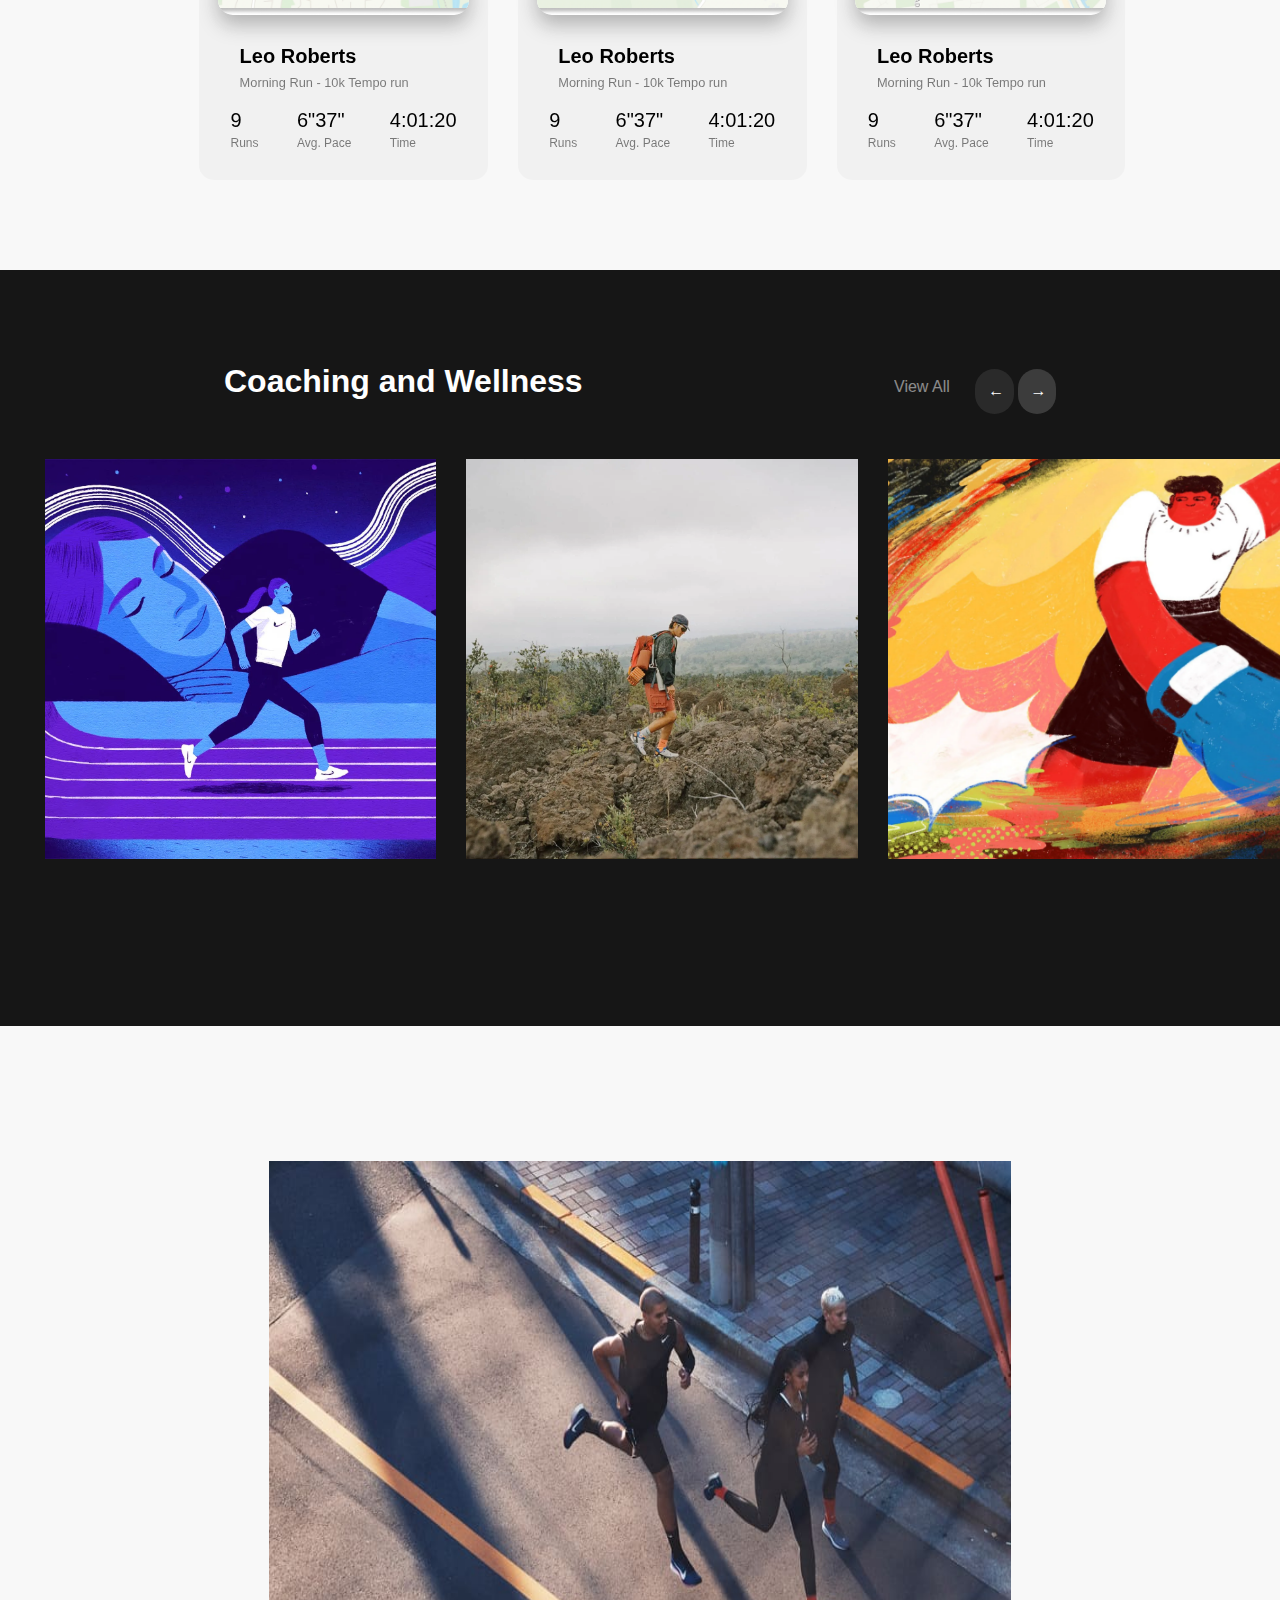
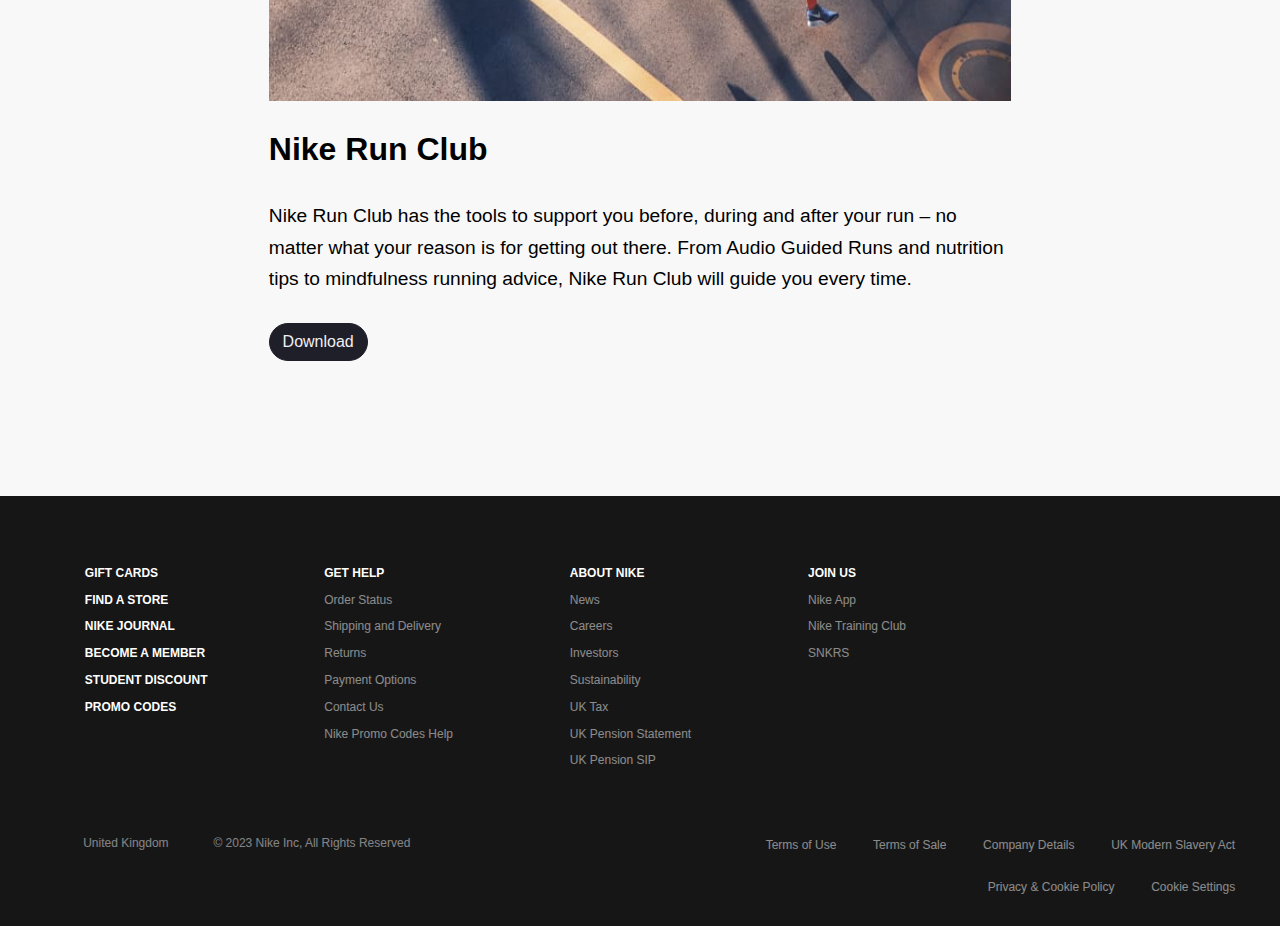
==== commit aa3fa857: "COACHING SECTION HOVVER EFFECT" ====
--- a/index.html
+++ b/index.html
@@ -379,7 +379,7 @@
 
 
 
-          <div class="swiper-slide comBox" style="  background-color: rgb(234, 234, 234);">
+          <div class="swiper-slide comBox" style="   background-color: rgba(234, 234, 234, 0.464);">
 
             <div class="com-img-outer">
               <img class="com-img-inner" src="Images/maps/1.png" alt="coachingPic" />
@@ -405,7 +405,7 @@
               </span>
             </div>
           </div>
-          <div class="swiper-slide comBox" style=" background-color: rgb(234, 234, 234);">
+          <div class="swiper-slide comBox" style="   background-color: rgba(234, 234, 234, 0.464);">
 
             <div class="com-img-outer">
               <img class="com-img-inner" src="Images/maps/2.png" alt="coachingPic" />
@@ -431,7 +431,7 @@
               </span>
             </div>
           </div>
-          <div class="swiper-slide comBox" style="background-color: rgb(234, 234, 234);">
+          <div class="swiper-slide comBox" style="  background-color: rgba(234, 234, 234, 0.464);">
 
             <div class="com-img-outer">
               <img class="com-img-inner" src="Images/maps/3.png" alt="coachingPic" />
@@ -457,7 +457,7 @@
               </span>
             </div>
           </div>
-          <div class="swiper-slide comBox" style="background-color: rgb(234, 234, 234);">
+          <div class="swiper-slide comBox" style="  background-color: rgba(234, 234, 234, 0.464);">
 
             <div class="com-img-outer">
               <img class="com-img-inner" src="Images/maps/4.png" alt="coachingPic" />
@@ -483,7 +483,7 @@
               </span>
             </div>
           </div>
-          <div class="swiper-slide comBox" style="background-color: rgb(234, 234, 234);">
+          <div class="swiper-slide comBox" style="  background-color: rgba(234, 234, 234, 0.464);">
 
             <div class="com-img-outer">
               <img class="com-img-inner" src="Images/maps/5.png" alt="coachingPic" />
@@ -509,7 +509,7 @@
               </span>
             </div>
           </div>
-          <div class="swiper-slide comBox" style="background-color: rgb(234, 234, 234);">
+          <div class="swiper-slide comBox" style="  background-color: rgba(234, 234, 234, 0.464);">
 
             <div class="com-img-outer">
               <img class="com-img-inner" src="Images/maps/6.png" alt="coachingPic" />
@@ -560,23 +560,32 @@
       <!--Scroll section-->
       <div class="swiper mySwiper">
         <div class="swiper-wrapper">
-          <a href="https://www.nike.com/gb/a/why-is-sleep-important" class="swiper-slide scrollPic">
-            <img src="Images/wellness5.png" alt="coachingPic" />
-          </a>
-          <a href="https://www.nike.com/gb/a/what-is-rucking" class="swiper-slide scrollPic">
-            <img src="Images/wellness2.png" alt="coachingPic" />
-          </a>
-          <a href="https://www.nike.com/gb/a/how-to-break-through-mental-blocks" class="swiper-slide scrollPic">
-            <img src="Images/wellness1.png" alt="coachingPic" />
-          </a>
-          <a href="https://www.nike.com/gb/a/rest-day-workout" class="swiper-slide scrollPic">
-            <img src="Images/wellness3.png" alt="coachingPic" />
-          </a>
-          <a href="https://www.nike.com/gb/a/delayed-onset-muscle-soreness" class="swiper-slide scrollPic">
-            <img src="Images/wellness4.png" alt="coachingPic" />
-          </a>
-          <a href="https://www.nike.com/gb/a/how-many-rest-days-a-week" class="swiper-slide scrollPic">
-            <img src="Images/wellness6.png" alt="coachingPic" />
+
+  
+          <a href="https://www.nike.com/gb/a/why-is-sleep-important" class="swiper-slide img__wrap scrollPic">
+            <img class="img__img" src="Images/wellness5.png" alt="coachingPic" />
+            <p class="img__description">WHY IS SLEEP SO IMPORTANT FOR RECOVERY 🛌</p>
+          </a>
+
+          <a href="https://www.nike.com/gb/a/what-is-rucking" class="swiper-slide img__wrap scrollPic">
+            <img class="img__img" src="Images/wellness2.png" alt="coachingPic" />
+            <p class="img__description">EVERYTHING YOU NEED TO KNOW ABOUT RUCKING 🎒</p>
+          </a>
+          <a href="https://www.nike.com/gb/a/how-to-break-through-mental-blocks" class="swiper-slide img__wrap scrollPic">
+            <img  class="img__img" src="Images/wellness1.png" alt="coachingPic" />
+            <p class="img__description">BUST THROUGH ANY MENTAL BLOCK 🥊</p>
+          </a>
+          <a href="https://www.nike.com/gb/a/rest-day-workout" class="swiper-slide img__wrap scrollPic">
+            <img class="img__img" src="Images/wellness3.png" alt="coachingPic" />
+            <p class="img__description">WHAT'S A REST DAY WORKOUT 😌</p>
+          </a>
+          <a href="https://www.nike.com/gb/a/delayed-onset-muscle-soreness" class="swiper-slide img__wrap scrollPic">
+            <img class="img__img" src="Images/wellness4.png" alt="coachingPic" />
+            <p class="img__description">WHAT IS DELAYED ONSET MUSCLE SORENESS 🔥</p>
+          </a>
+          <a href="https://www.nike.com/gb/a/how-many-rest-days-a-week" class="swiper-slide img__wrap scrollPic">
+            <img class="img__img" src="Images/wellness6.png" alt="coachingPic" />
+            <p class="img__description">HOW MANY REST DAYS SHOULD YOU TAKE EACH WEEK 📆</p>
           </a>
         </div>
       </div>
@@ -603,6 +612,9 @@
 
     <button class="close-modal-Four">✕</button>
   </div>
+
+
+
   <!--FOOTER---------------------------------->
   <footer>
     <div class="footer-lists">
--- a/style.css
+++ b/style.css
@@ -727,3 +727,38 @@
   margin-bottom: 0%;
   margin: 0px;
 }
+
+/*-------------------HOVER EFFECT FOR COACHING SECTION----------*/
+
+
+/* relevant styles */
+.img__wrap {
+  position: relative;
+}
+
+.img__description {
+  position: absolute;
+  top: 0;
+  bottom:0;
+  left: 0;
+  right: 0;
+  background: rgba(38, 38, 38, 0.523);
+  color: #fff;
+  visibility: hidden;
+  opacity: 0;
+  font-weight: bolder;
+  font-size: 2rem;
+  text-align: left;
+  padding-left: 2vw;
+  padding-right: 2vw;
+  padding-top: 30vh;
+margin-top: 0px;
+margin-bottom: 0px;
+  /* transition effect. not necessary */
+  transition: opacity .2s, visibility .2s;
+}
+
+.img__wrap:hover .img__description {
+  visibility: visible;
+  opacity: 1;
+}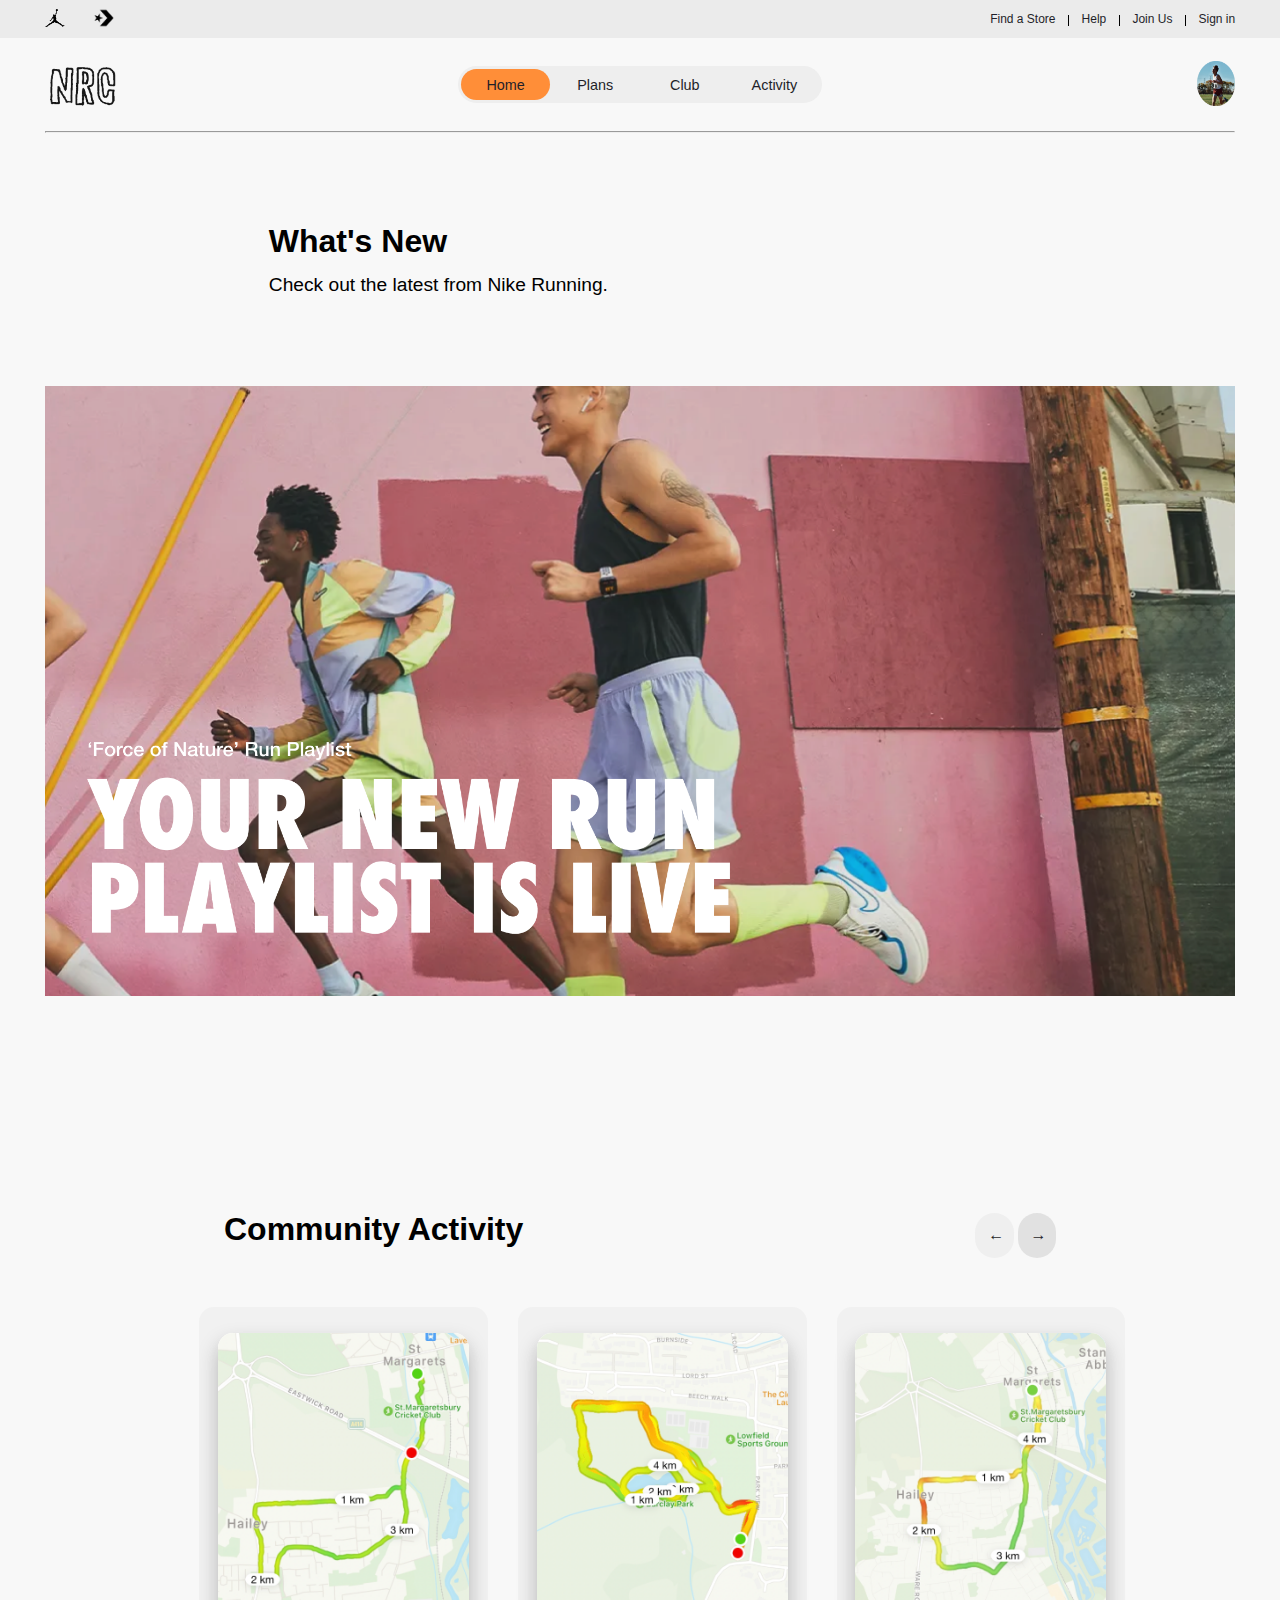
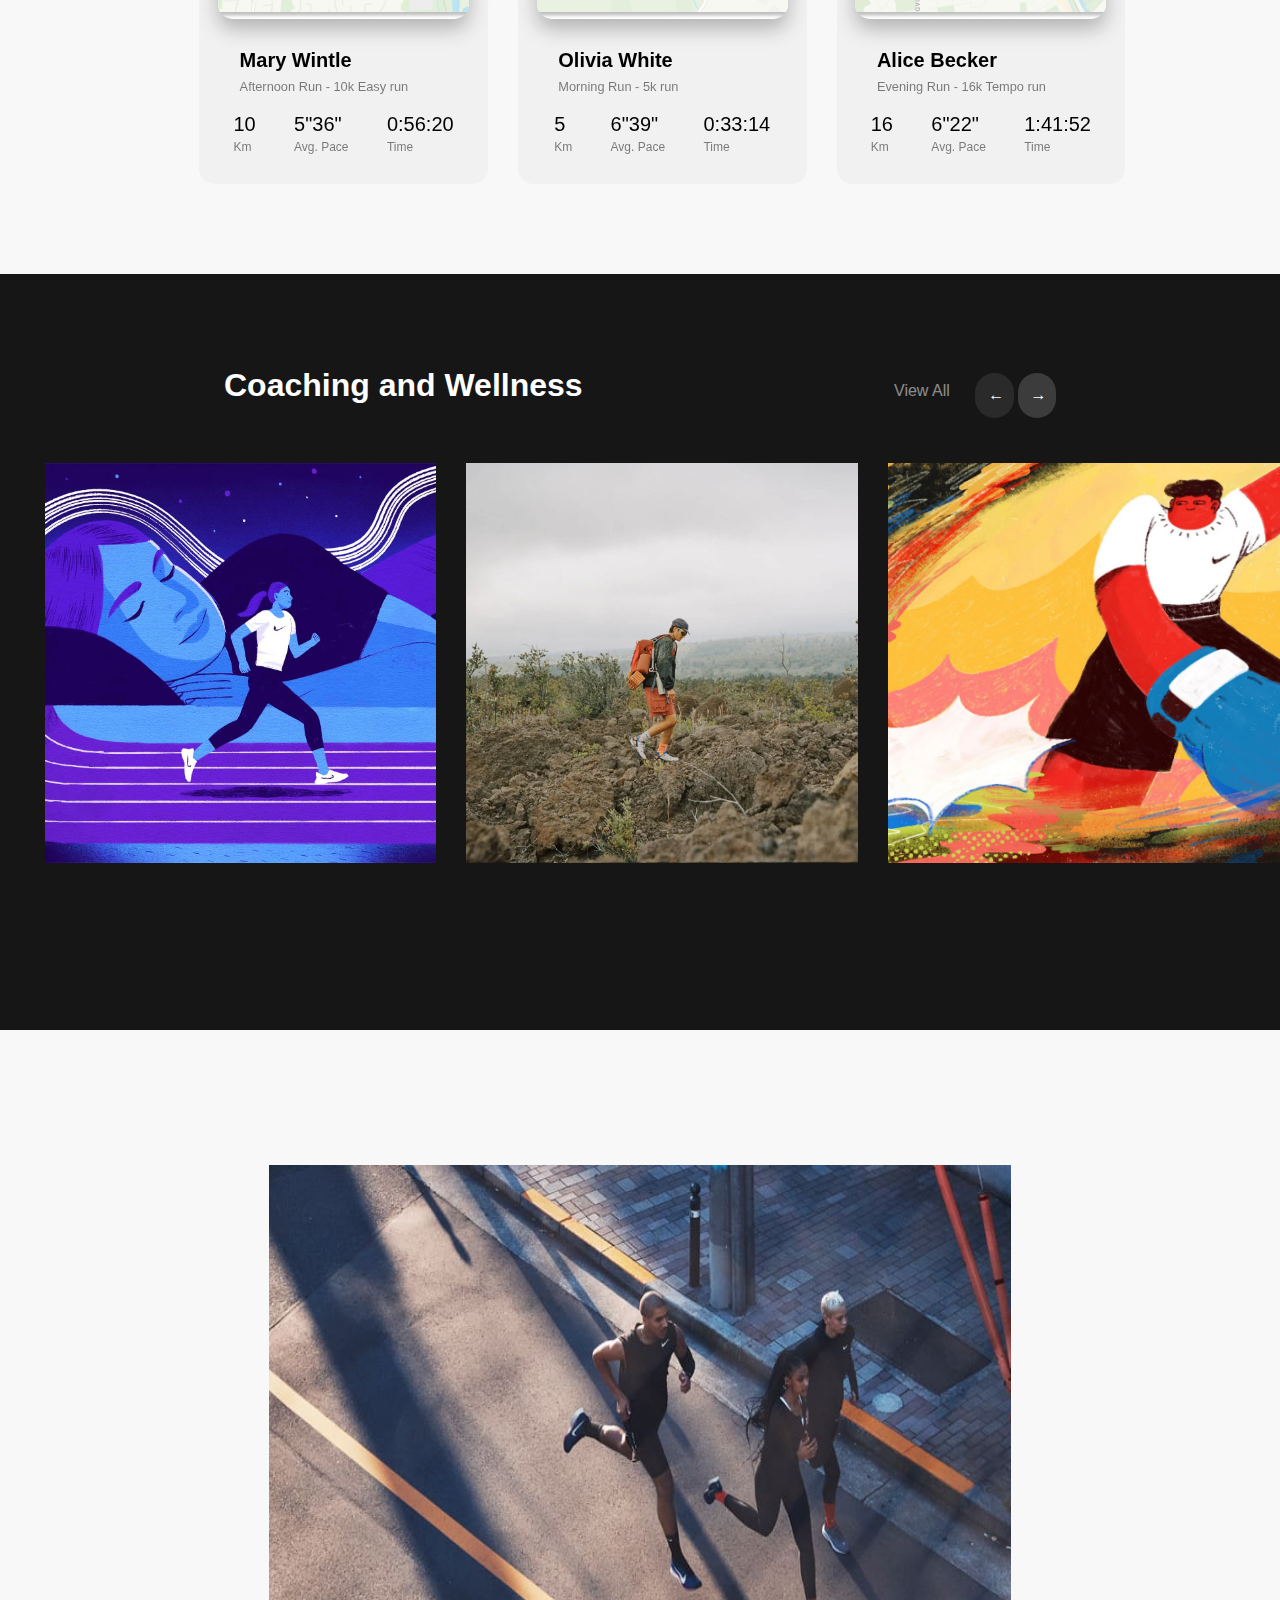
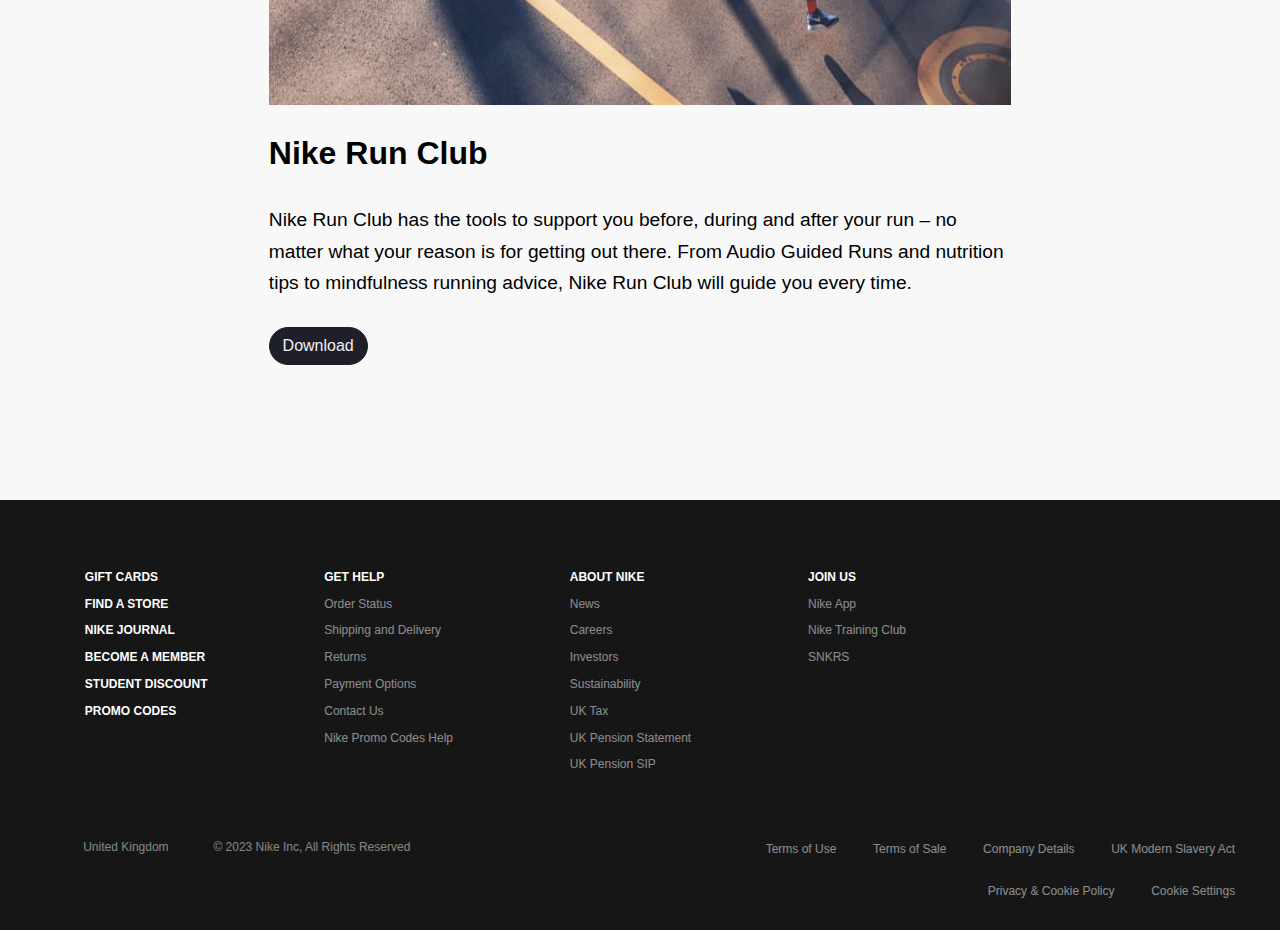
==== commit 1e906021: "stat changes" ====
--- a/index.html
+++ b/index.html
@@ -160,9 +160,7 @@
     <div class="scroll">
       <h2>Community Activity</h2>
       <span class="viewScrollSection">
-        <p class="viewAll show-modal-Four" style="cursor: pointer">
-          View All
-        </p>
+
         <span>
           <button class="scrollBtn backBtn">←</button>
           <button class="scrollBtn activeBtn">→</button>
@@ -170,207 +168,6 @@
       </span>
     </div>
 
-    <div class="modalFour hidden">
-      <h2 style="padding-bottom: 5vh;">Community Activity</h2>
-      <span class="map-row">
-        <div class="modal-maps">
-          <img class="modal-map-pic" src="Images/maps/14.png" alt="coachingPic" />
-          <span class="map-text">
-
-            <div class="left-overalls">
-              <img class="pfp" style="cursor: pointer;" src="Images/pfp.png" alt="ProfilePic" />
-              <span>
-                <p class="overall-numbers">9</p>
-                <p class="overall-descript">Runs</p>
-              </span>
-              <span>
-                <p class="overall-numbers">6"37"</p>
-                <p class="overall-descript">Avg. Pace</p>
-              </span>
-              <span>
-                <p class="overall-numbers">4:01:20</p>
-                <p class="overall-descript">Time</p>
-              </span>
-            </div>
-
-
-          </span>
-        </div>
-        <div class="modal-maps">
-          <img class="modal-map-pic" src="Images/maps/7.png" alt="coachingPic" />
-          <span class="map-text">
-
-            <div class="left-overalls">
-              <img class="pfp" style="cursor: pointer;" src="Images/pfp.png" alt="ProfilePic" />
-              <span>
-                <p class="overall-numbers">9</p>
-                <p class="overall-descript">Runs</p>
-              </span>
-              <span>
-                <p class="overall-numbers">6"37"</p>
-                <p class="overall-descript">Avg. Pace</p>
-              </span>
-              <span>
-                <p class="overall-numbers">4:01:20</p>
-                <p class="overall-descript">Time</p>
-              </span>
-            </div>
-
-          </span>
-
-        </div>
-
-      </span>
-      <span class="map-row">
-        <div class="modal-maps">
-          <img class="modal-map-pic" src="Images/maps/8.png" alt="coachingPic" />
-          <span class="map-text">
-
-            <div class="left-overalls">
-              <img class="pfp" style="cursor: pointer;" src="Images/pfp.png" alt="ProfilePic" />
-              <span>
-                <p class="overall-numbers">9</p>
-                <p class="overall-descript">Runs</p>
-              </span>
-              <span>
-                <p class="overall-numbers">6"37"</p>
-                <p class="overall-descript">Avg. Pace</p>
-              </span>
-              <span>
-                <p class="overall-numbers">4:01:20</p>
-                <p class="overall-descript">Time</p>
-              </span>
-            </div>
-
-
-          </span>
-        </div>
-        <div class="modal-maps">
-          <img class="modal-map-pic" src="Images/maps/9.png" alt="coachingPic" />
-          <span class="map-text">
-
-            <div class="left-overalls">
-              <img class="pfp" style="cursor: pointer;" src="Images/pfp.png" alt="ProfilePic" />
-              <span>
-                <p class="overall-numbers">9</p>
-                <p class="overall-descript">Runs</p>
-              </span>
-              <span>
-                <p class="overall-numbers">6"37"</p>
-                <p class="overall-descript">Avg. Pace</p>
-              </span>
-              <span>
-                <p class="overall-numbers">4:01:20</p>
-                <p class="overall-descript">Time</p>
-              </span>
-            </div>
-
-
-          </span>
-        </div>
-
-      </span>
-      <span class="map-row">
-        <div class="modal-maps">
-          <img class="modal-map-pic" src="Images/maps/10.png" alt="coachingPic" />
-          <span class="map-text">
-
-            <div class="left-overalls">
-              <img class="pfp" style="cursor: pointer;" src="Images/pfp.png" alt="ProfilePic" />
-              <span>
-                <p class="overall-numbers">9</p>
-                <p class="overall-descript">Runs</p>
-              </span>
-              <span>
-                <p class="overall-numbers">6"37"</p>
-                <p class="overall-descript">Avg. Pace</p>
-              </span>
-              <span>
-                <p class="overall-numbers">4:01:20</p>
-                <p class="overall-descript">Time</p>
-              </span>
-            </div>
-
-
-          </span>
-        </div>
-        <div class="modal-maps">
-          <img class="modal-map-pic" src="Images/maps/11.png" alt="coachingPic" />
-          <span class="map-text">
-
-            <div class="left-overalls">
-              <img class="pfp" style="cursor: pointer;" src="Images/pfp.png" alt="ProfilePic" />
-              <span>
-                <p class="overall-numbers">9</p>
-                <p class="overall-descript">Runs</p>
-              </span>
-              <span>
-                <p class="overall-numbers">6"37"</p>
-                <p class="overall-descript">Avg. Pace</p>
-              </span>
-              <span>
-                <p class="overall-numbers">4:01:20</p>
-                <p class="overall-descript">Time</p>
-              </span>
-            </div>
-
-
-          </span>
-        </div>
-
-
-      </span>
-      <span class="map-row">
-        <div class="modal-maps">
-          <img class="modal-map-pic" src="Images/maps/12.png" alt="coachingPic" />
-          <span class="map-text">
-
-            <div class="left-overalls">
-              <img class="pfp" style="cursor: pointer;" src="Images/pfp.png" alt="ProfilePic" />
-              <span>
-                <p class="overall-numbers">9</p>
-                <p class="overall-descript">Runs</p>
-              </span>
-              <span>
-                <p class="overall-numbers">6"37"</p>
-                <p class="overall-descript">Avg. Pace</p>
-              </span>
-              <span>
-                <p class="overall-numbers">4:01:20</p>
-                <p class="overall-descript">Time</p>
-              </span>
-            </div>
-
-
-          </span>
-        </div>
-        <div class="modal-maps">
-          <img class="modal-map-pic" src="Images/maps/13.png" alt="coachingPic" />
-          <span class="map-text">
-
-            <div class="left-overalls">
-              <img class="pfp" style="cursor: pointer;" src="Images/pfp.png" alt="ProfilePic" />
-              <span>
-                <p class="overall-numbers">9</p>
-                <p class="overall-descript">Runs</p>
-              </span>
-              <span>
-                <p class="overall-numbers">6"37"</p>
-                <p class="overall-descript">Avg. Pace</p>
-              </span>
-              <span>
-                <p class="overall-numbers">4:01:20</p>
-                <p class="overall-descript">Time</p>
-              </span>
-            </div>
-
-
-          </span>
-        </div>
-
-
-      </span>
-    </div>
 
     <div class="scrollSection">
       <!--Scroll section-->
@@ -386,125 +183,125 @@
             </div>
 
             <span class="user-tag">
-              <p>Leo Roberts</p>
+              <p>Mary Wintle</p>
+              <p>Afternoon Run - 10k Easy run</p>
+            </span>
+
+            <div class="user-stats">
+              <span>
+                <p class="overall-numbers">10</p>
+                <p class="overall-descript">Km</p>
+              </span>
+              <span>
+                <p class="overall-numbers">5"36"</p>
+                <p class="overall-descript">Avg. Pace</p>
+              </span>
+              <span>
+                <p class="overall-numbers">0:56:20</p>
+                <p class="overall-descript">Time</p>
+              </span>
+            </div>
+          </div>
+          <div class="swiper-slide comBox" style="   background-color: rgba(234, 234, 234, 0.464);">
+
+            <div class="com-img-outer">
+              <img class="com-img-inner" src="Images/maps/2.png" alt="coachingPic" />
+            </div>
+
+            <span class="user-tag">
+              <p>Olivia White</p>
+              <p>Morning Run - 5k run</p>
+            </span>
+
+            <div class="user-stats">
+              <span>
+                <p class="overall-numbers">5</p>
+                <p class="overall-descript">Km</p>
+              </span>
+              <span>
+                <p class="overall-numbers">6"39"</p>
+                <p class="overall-descript">Avg. Pace</p>
+              </span>
+              <span>
+                <p class="overall-numbers">0:33:14</p>
+                <p class="overall-descript">Time</p>
+              </span>
+            </div>
+          </div>
+          <div class="swiper-slide comBox" style="  background-color: rgba(234, 234, 234, 0.464);">
+
+            <div class="com-img-outer">
+              <img class="com-img-inner" src="Images/maps/3.png" alt="coachingPic" />
+            </div>
+
+            <span class="user-tag">
+              <p>Alice Becker</p>
+              <p>Evening Run - 16k Tempo run</p>
+            </span>
+
+            <div class="user-stats">
+              <span>
+                <p class="overall-numbers">16</p>
+                <p class="overall-descript">Km</p>
+              </span>
+              <span>
+                <p class="overall-numbers">6"22"</p>
+                <p class="overall-descript">Avg. Pace</p>
+              </span>
+              <span>
+                <p class="overall-numbers">1:41:52</p>
+                <p class="overall-descript">Time</p>
+              </span>
+            </div>
+          </div>
+          <div class="swiper-slide comBox" style="  background-color: rgba(234, 234, 234, 0.464);">
+
+            <div class="com-img-outer">
+              <img class="com-img-inner" src="Images/maps/4.png" alt="coachingPic" />
+            </div>
+
+            <span class="user-tag">
+              <p>Ben Kalebs</p>
+              <p>Half Marathon - 21k run</p>
+            </span>
+
+            <div class="user-stats">
+              <span>
+                <p class="overall-numbers">21</p>
+                <p class="overall-descript">Km</p>
+              </span>
+              <span>
+                <p class="overall-numbers">6"15"</p>
+                <p class="overall-descript">Avg. Pace</p>
+              </span>
+              <span>
+                <p class="overall-numbers">2:11:52</p>
+                <p class="overall-descript">Time</p>
+              </span>
+            </div>
+          </div>
+          <div class="swiper-slide comBox" style="  background-color: rgba(234, 234, 234, 0.464);">
+
+            <div class="com-img-outer">
+              <img class="com-img-inner" src="Images/maps/5.png" alt="coachingPic" />
+            </div>
+
+            <span class="user-tag">
+              <p>Chris Parker</p>
               <p>Morning Run - 10k Tempo run</p>
             </span>
 
             <div class="user-stats">
               <span>
-                <p class="overall-numbers">9</p>
-                <p class="overall-descript">Runs</p>
-              </span>
-              <span>
-                <p class="overall-numbers">6"37"</p>
+                <p class="overall-numbers">10</p>
+                <p class="overall-descript">Km</p>
+              </span>
+              <span>
+                <p class="overall-numbers">5"30"</p>
                 <p class="overall-descript">Avg. Pace</p>
               </span>
               <span>
-                <p class="overall-numbers">4:01:20</p>
-                <p class="overall-descript">Time</p>
-              </span>
-            </div>
-          </div>
-          <div class="swiper-slide comBox" style="   background-color: rgba(234, 234, 234, 0.464);">
-
-            <div class="com-img-outer">
-              <img class="com-img-inner" src="Images/maps/2.png" alt="coachingPic" />
-            </div>
-
-            <span class="user-tag">
-              <p>Leo Roberts</p>
-              <p>Morning Run - 10k Tempo run</p>
-            </span>
-
-            <div class="user-stats">
-              <span>
-                <p class="overall-numbers">9</p>
-                <p class="overall-descript">Runs</p>
-              </span>
-              <span>
-                <p class="overall-numbers">6"37"</p>
-                <p class="overall-descript">Avg. Pace</p>
-              </span>
-              <span>
-                <p class="overall-numbers">4:01:20</p>
-                <p class="overall-descript">Time</p>
-              </span>
-            </div>
-          </div>
-          <div class="swiper-slide comBox" style="  background-color: rgba(234, 234, 234, 0.464);">
-
-            <div class="com-img-outer">
-              <img class="com-img-inner" src="Images/maps/3.png" alt="coachingPic" />
-            </div>
-
-            <span class="user-tag">
-              <p>Leo Roberts</p>
-              <p>Morning Run - 10k Tempo run</p>
-            </span>
-
-            <div class="user-stats">
-              <span>
-                <p class="overall-numbers">9</p>
-                <p class="overall-descript">Runs</p>
-              </span>
-              <span>
-                <p class="overall-numbers">6"37"</p>
-                <p class="overall-descript">Avg. Pace</p>
-              </span>
-              <span>
-                <p class="overall-numbers">4:01:20</p>
-                <p class="overall-descript">Time</p>
-              </span>
-            </div>
-          </div>
-          <div class="swiper-slide comBox" style="  background-color: rgba(234, 234, 234, 0.464);">
-
-            <div class="com-img-outer">
-              <img class="com-img-inner" src="Images/maps/4.png" alt="coachingPic" />
-            </div>
-
-            <span class="user-tag">
-              <p>Leo Roberts</p>
-              <p>Morning Run - 10k Tempo run</p>
-            </span>
-
-            <div class="user-stats">
-              <span>
-                <p class="overall-numbers">9</p>
-                <p class="overall-descript">Runs</p>
-              </span>
-              <span>
-                <p class="overall-numbers">6"37"</p>
-                <p class="overall-descript">Avg. Pace</p>
-              </span>
-              <span>
-                <p class="overall-numbers">4:01:20</p>
-                <p class="overall-descript">Time</p>
-              </span>
-            </div>
-          </div>
-          <div class="swiper-slide comBox" style="  background-color: rgba(234, 234, 234, 0.464);">
-
-            <div class="com-img-outer">
-              <img class="com-img-inner" src="Images/maps/5.png" alt="coachingPic" />
-            </div>
-
-            <span class="user-tag">
-              <p>Leo Roberts</p>
-              <p>Morning Run - 10k Tempo run</p>
-            </span>
-
-            <div class="user-stats">
-              <span>
-                <p class="overall-numbers">9</p>
-                <p class="overall-descript">Runs</p>
-              </span>
-              <span>
-                <p class="overall-numbers">6"37"</p>
-                <p class="overall-descript">Avg. Pace</p>
-              </span>
-              <span>
-                <p class="overall-numbers">4:01:20</p>
+                <p class="overall-numbers">0:55:20</p>
                 <p class="overall-descript">Time</p>
               </span>
             </div>
@@ -516,21 +313,21 @@
             </div>
 
             <span class="user-tag">
-              <p>Leo Roberts</p>
-              <p>Morning Run - 10k Tempo run</p>
+              <p>Martin Sainz</p>
+              <p>Quick Lunch Run - 3k run</p>
             </span>
 
             <div class="user-stats">
               <span>
-                <p class="overall-numbers">9</p>
-                <p class="overall-descript">Runs</p>
-              </span>
-              <span>
-                <p class="overall-numbers">6"37"</p>
+                <p class="overall-numbers">3</p>
+                <p class="overall-descript">Km</p>
+              </span>
+              <span>
+                <p class="overall-numbers">5"37"</p>
                 <p class="overall-descript">Avg. Pace</p>
               </span>
               <span>
-                <p class="overall-numbers">4:01:20</p>
+                <p class="overall-numbers">0:16:51</p>
                 <p class="overall-descript">Time</p>
               </span>
             </div>
